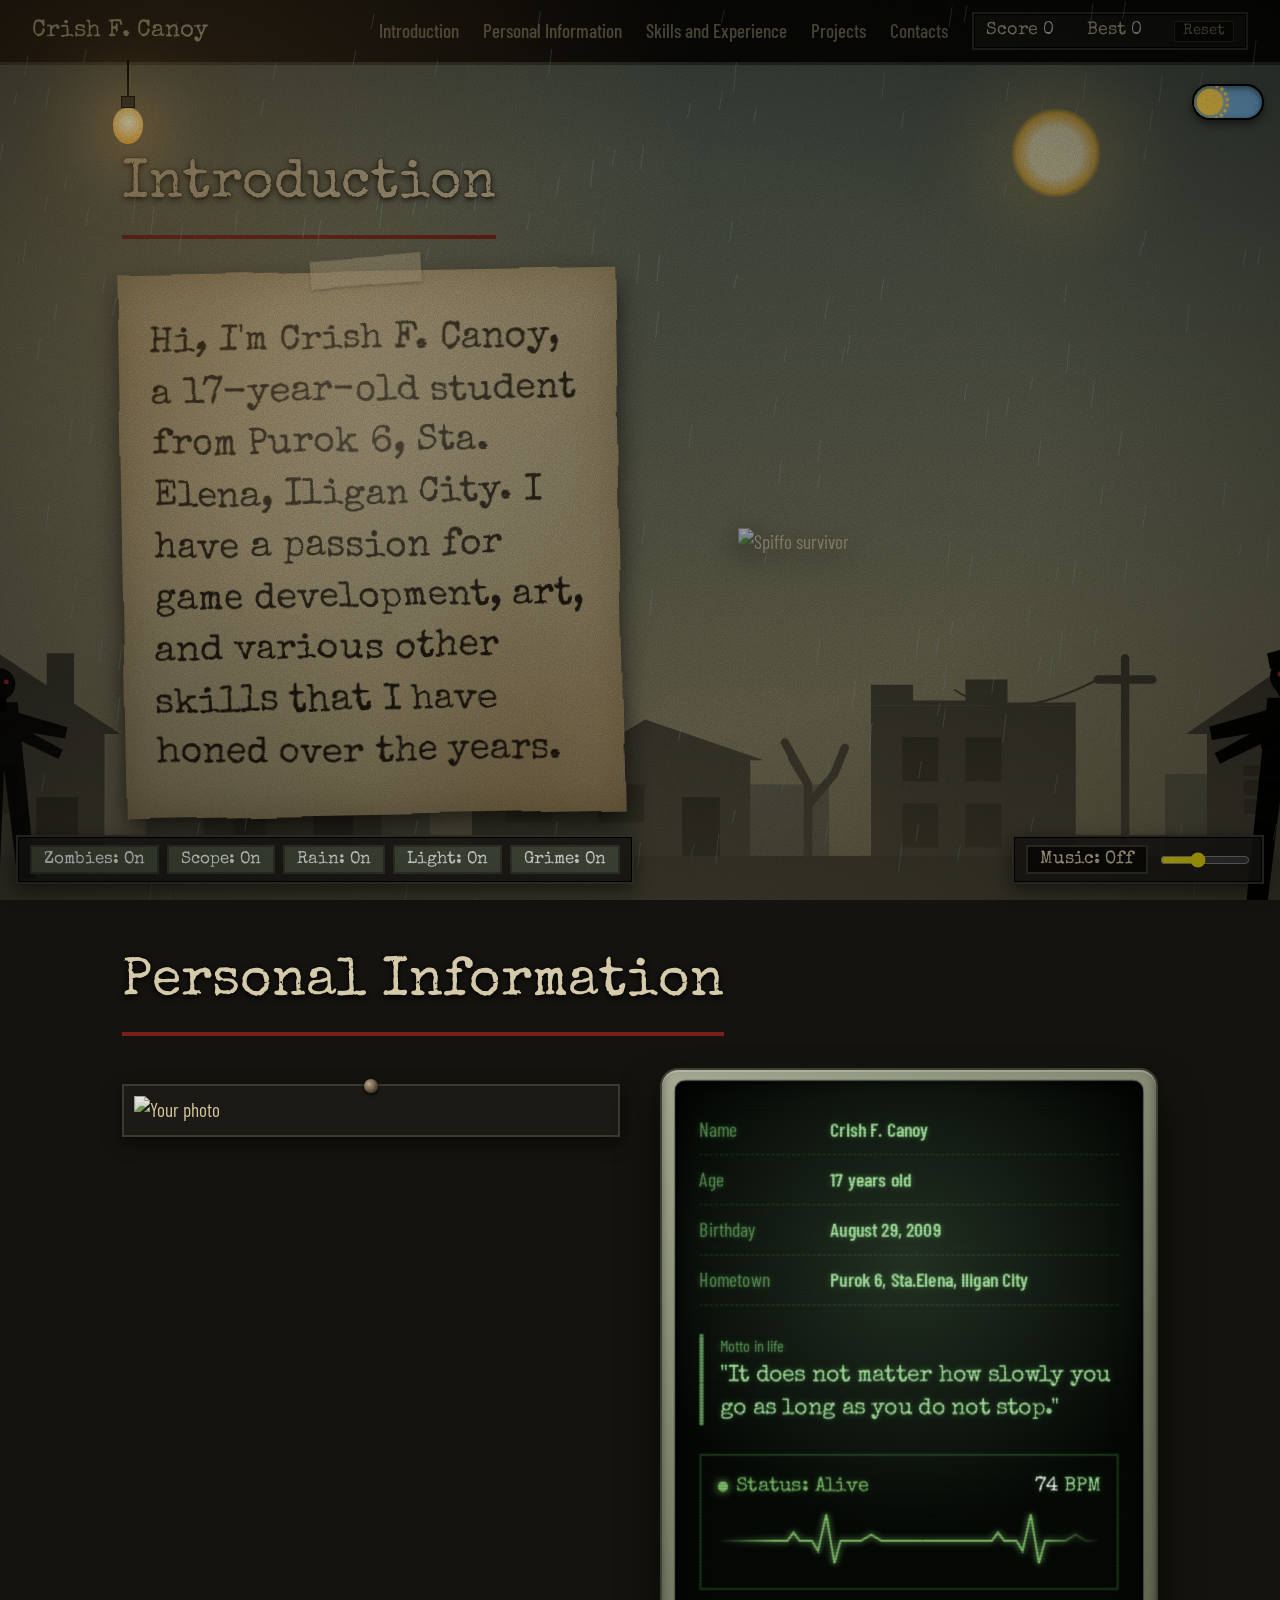
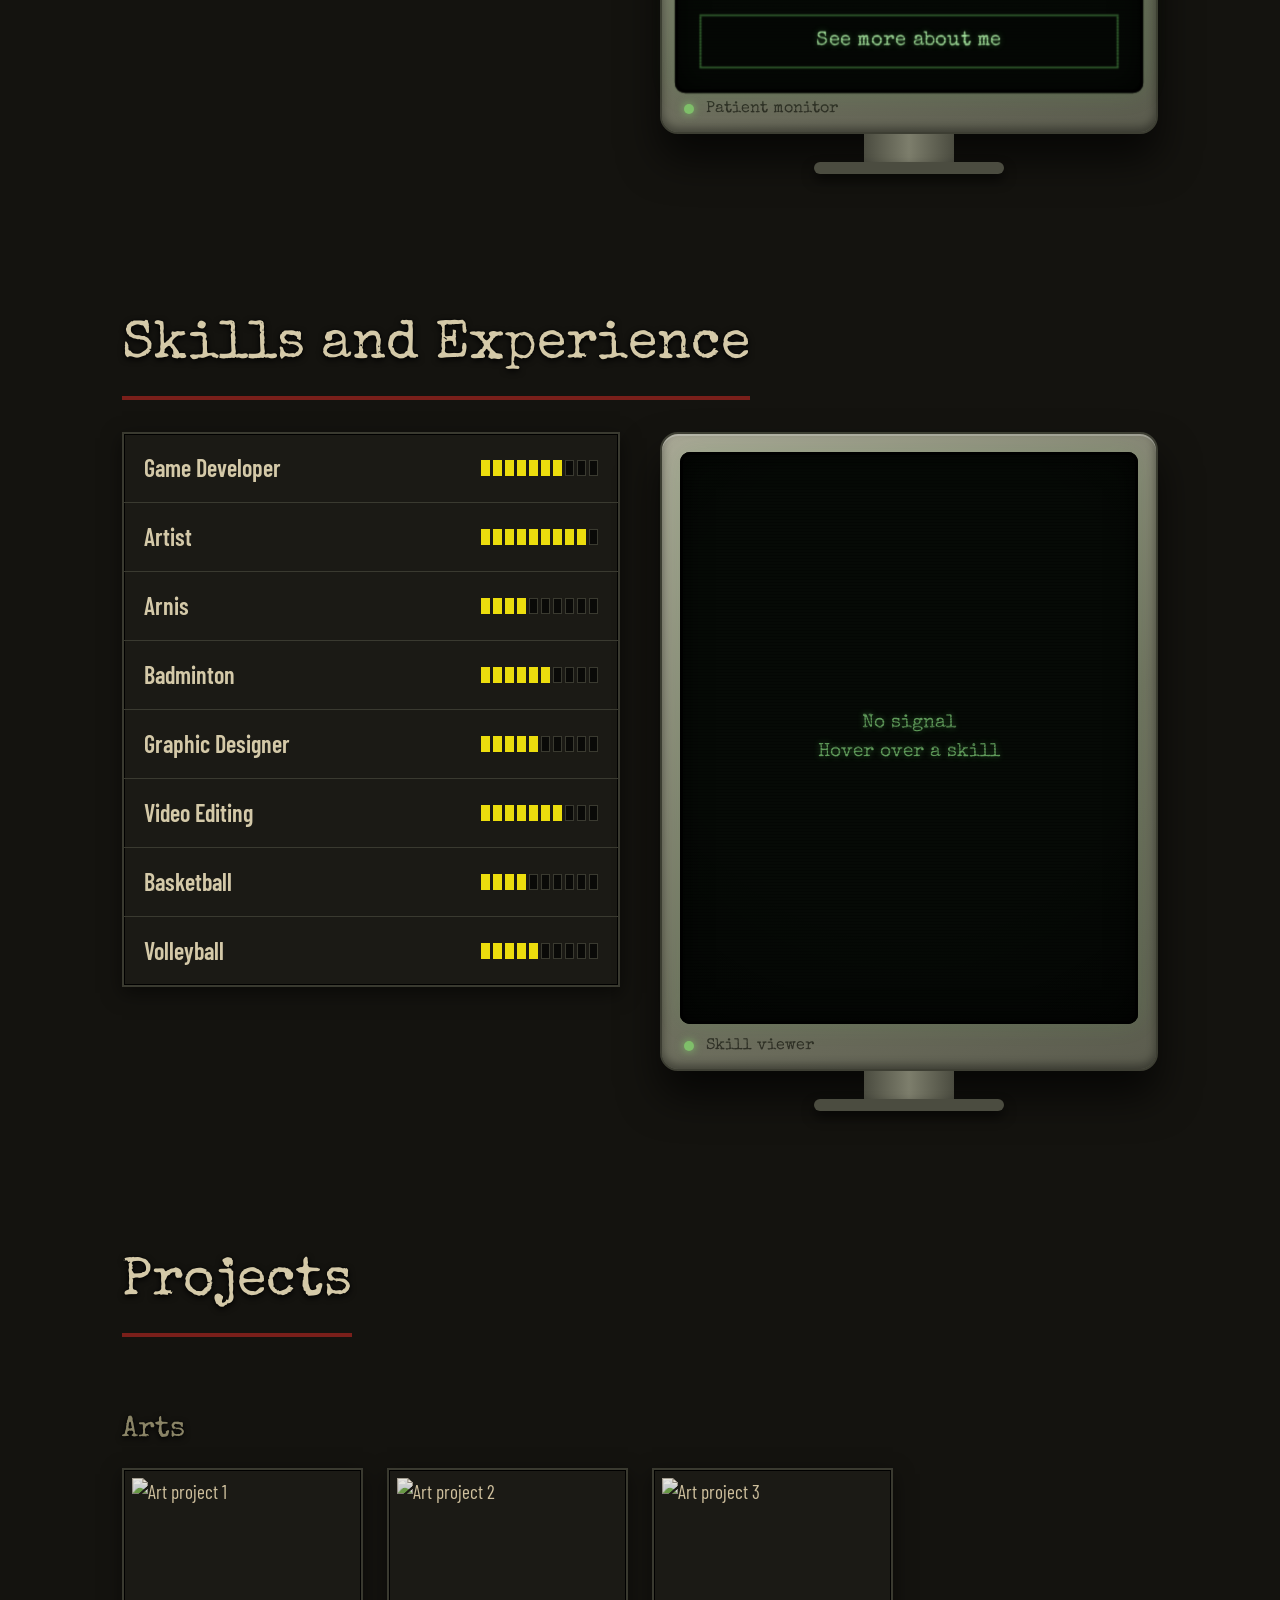
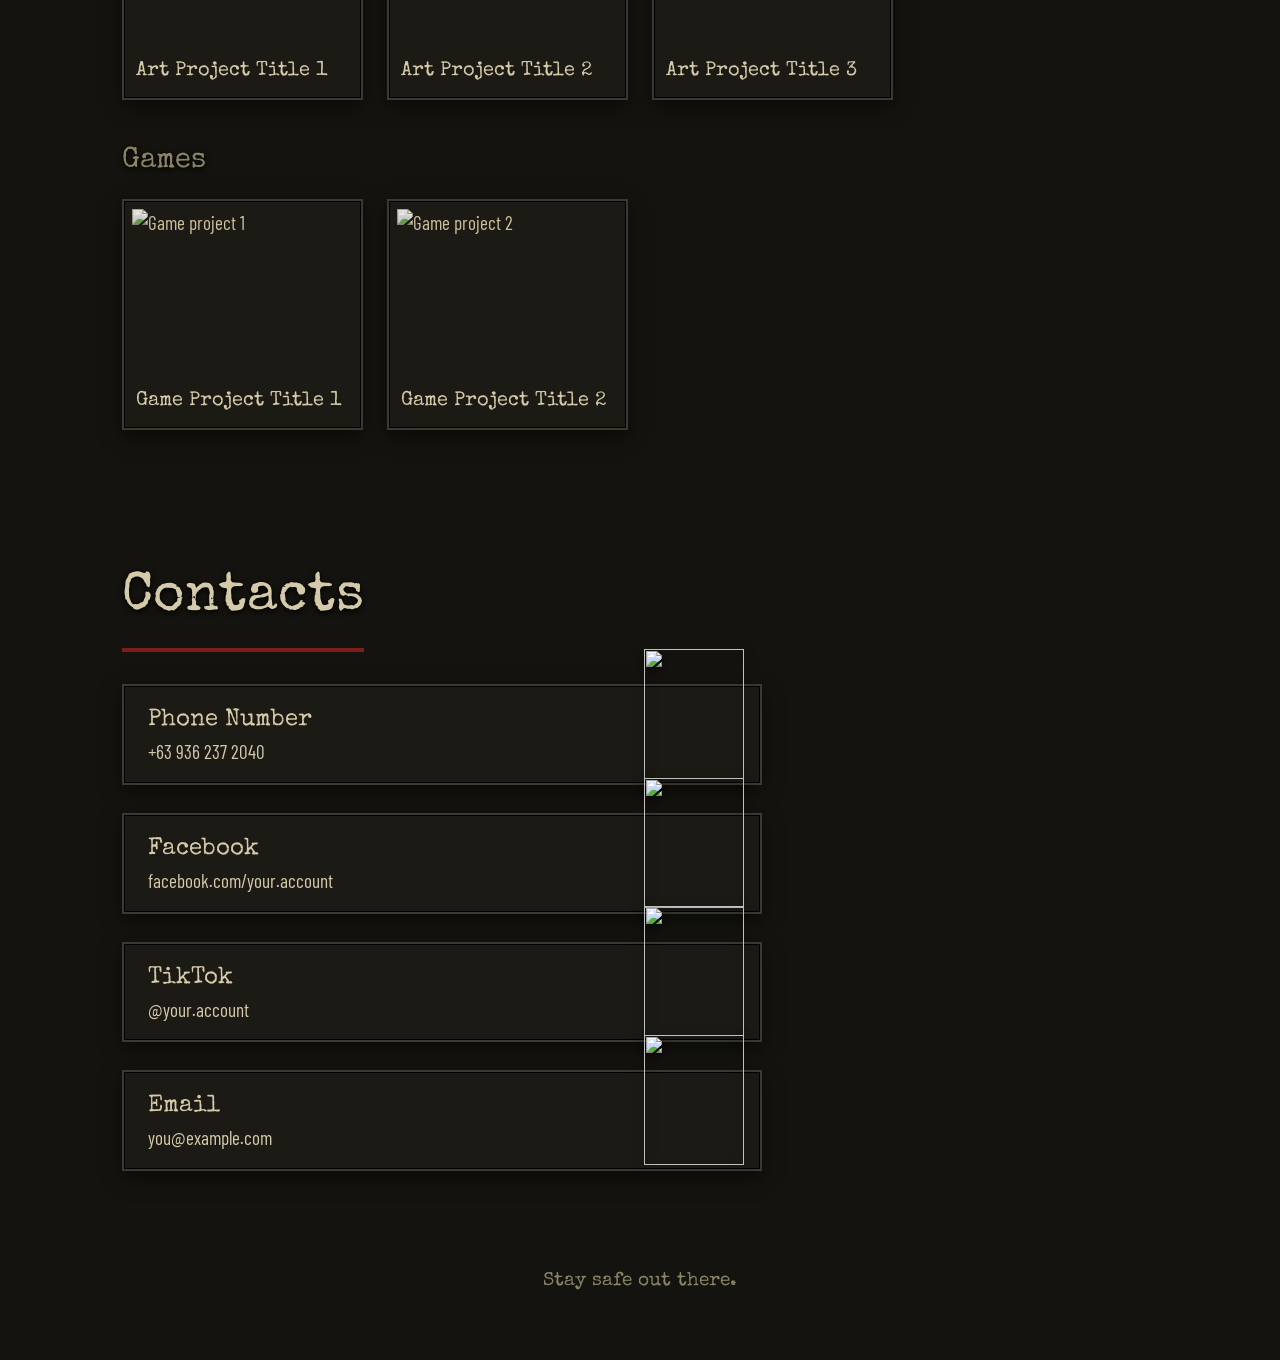
==== index.html @ 41ca4127 "Add files via upload" ====
<!DOCTYPE html>
<html lang="en">
<head>
  <meta charset="UTF-8">
  <meta name="viewport" content="width=device-width, initial-scale=1">
  <title>Crish F. Canoy Portfolio</title>
  <link rel="preconnect" href="https://fonts.googleapis.com">
  <link rel="preconnect" href="https://fonts.gstatic.com" crossorigin>
  <link href="https://fonts.googleapis.com/css2?family=Barlow+Condensed:wght@400;500;600&family=Special+Elite&display=swap" rel="stylesheet">
  <script>try{if(sessionStorage.getItem("slideBack")){document.documentElement.classList.add("from-left");sessionStorage.removeItem("slideBack")}}catch(e){}</script>
  <link rel="stylesheet" href="style.css">
</head>
<body>
  <svg width="0" height="0" style="position:absolute" aria-hidden="true">
  <filter id="paperWave" x="-10%" y="-10%" width="120%" height="130%">
    <feTurbulence type="fractalNoise" baseFrequency="0.01 0.02" numOctaves="1" seed="3" result="noise">
      <animate attributeName="baseFrequency" dur="8s"
               values="0.01 0.02; 0.016 0.012; 0.01 0.02" repeatCount="indefinite"/>
    </feTurbulence>
    <feDisplacementMap in="SourceGraphic" in2="noise" scale="8" xChannelSelector="R" yChannelSelector="G"/>
  </filter>
</svg>
  <div class="backdrop" aria-hidden="true"></div>
  <div class="grime" id="grime" aria-hidden="true"></div>

  <header class="topbar">
  <a class="brand" href="#introduction">Crish F. Canoy</a>
  <nav aria-label="Main">
    <a href="#introduction">Introduction</a>
    <a href="#personal-information">Personal Information</a>
    <a href="#skills">Skills and Experience</a>
    <a href="#projects">Projects</a>
    <a href="#contacts">Contacts</a>
  </nav>
<div class="score-box" role="group" aria-label="Score">
  <span>Score <b id="scoreValue">0</b></span>
  <span>Best <b id="bestValue">0</b></span>
  <button type="button" id="scoreReset" aria-label="Reset score">Reset</button>
</div>
</header>

<main>
  <!-- 1. INTRODUCTION -->
<section id="introduction" class="section">
  <h2 class="section-title">Introduction</h2>
  <div class="split intro-split">
<div class="paper-wrap" id="paperWrap">
  <div class="paper" id="paper">
    <p class="intro-text">
      Hi, I'm Crish F. Canoy, a 17-year-old student from Purok 6, Sta. Elena, Iligan City. I have a passion for game development, art, and various other skills that I have honed over the years.
    </p>
  </div>
</div>
    <figure class="intro-image">
  <img id="introSpiffo" src="assets/SpiffoSurvivor.webp" alt="Spiffo survivor">
</figure>
  </div>
</section>

    <!-- 2. PERSONAL INFORMATION -->
    <section id="personal-information" class="section">
      <h2 class="section-title">Personal Information</h2>
      <div class="split">
        <figure class="photo">
          <img src="assets/placeholder.svg" alt="Your photo">
        </figure>
        <div class="monitor-wrap" id="monitorWrap">
  <div class="monitor" id="monitor">
    <div class="monitor-body">
      <div class="monitor-screen">
        <dl class="details">
          <div><dt>Name</dt><dd>Crish F. Canoy</dd></div>
          <div><dt>Age</dt><dd>17 years old</dd></div>
          <div><dt>Birthday</dt><dd>August 29, 2009</dd></div>
          <div><dt>Hometown</dt><dd>Purok 6, Sta.Elena, Iligan City</dd></div>
        </dl>
        <blockquote class="motto">
          <span>Motto in life</span>
          "It does not matter how slowly you go as long as you do not stop."
        </blockquote>
        <div class="vitals">
          <div class="vitals-head">
            <span class="status"><i class="dot"></i>Status: Alive</span>
            <span class="bpm"><b id="bpm">78</b> BPM</span>
          </div>
          <div class="ecg">
            <svg viewBox="0 0 800 60" aria-hidden="true">
              <defs><path id="beat" d="M0 30H60L68 30L74 22L80 30H92L98 40L106 4L114 52L120 30H140L150 24L160 30H200"/></defs>
              <g class="ecg-line">
                <use href="#beat"/><use href="#beat" x="200"/><use href="#beat" x="400"/><use href="#beat" x="600"/>
              </g>
            </svg>
          </div>
        </div>
        <a class="btn" href="about.html" data-transition>See more about me</a>
      </div>
      <div class="monitor-chin"><span class="led"></span><span class="chin-label">Patient monitor</span></div>
    </div>
    <div class="monitor-stand"></div>
  </div>
</div>
    </section>

    <!-- 3. SKILLS AND EXPERIENCE -->
    <section id="skills" class="section">
      <h2 class="section-title">Skills and Experience</h2>
      <div class="split">
        <ul class="skill-list" id="skillList">
          <li tabindex="0" data-skill="game-developer" data-level="7"><span class="skill-name">Game Developer</span><span class="pips"></span></li>
          <li tabindex="0" data-skill="artist" data-level="9"><span class="skill-name">Artist</span><span class="pips"></span></li>
          <li tabindex="0" data-skill="arnis" data-level="4"><span class="skill-name">Arnis</span><span class="pips"></span></li>
          <li tabindex="0" data-skill="badminton" data-level="6"><span class="skill-name">Badminton</span><span class="pips"></span></li>
          <li tabindex="0" data-skill="graphic-designer" data-level="5"><span class="skill-name">Graphic Designer</span><span class="pips"></span></li>
          <li tabindex="0" data-skill="video-editing" data-level="7"><span class="skill-name">Video Editing</span><span class="pips"></span></li>
          <li tabindex="0" data-skill="basketball" data-level="4"><span class="skill-name">Basketball</span><span class="pips"></span></li>
          <li tabindex="0" data-skill="volleyball" data-level="5"><span class="skill-name">Volleyball</span><span class="pips"></span></li>
        </ul>
        <div class="sk-monitor">
  <div class="monitor-body">
    <div class="preview" id="preview" aria-live="polite">
      <p class="preview-hint">No signal<br>Hover over a skill</p>
      <div class="frames" id="frames"></div>
      <canvas class="screen-static" id="screenStatic" aria-hidden="true"></canvas>
      <p class="preview-caption" id="previewCaption"></p>
    </div>
    <div class="monitor-chin"><span class="led"></span><span class="chin-label">Skill viewer</span></div>
  </div>
  <div class="monitor-stand"></div>
</div>
      </div>
    </section>

   <!-- 4. PROJECTS -->
<section id="projects" class="section">
  <h2 class="section-title">Projects</h2>

  <h3 class="group-title">Arts</h3>
  <div class="grid">
    <figure class="card" tabindex="0" role="button" data-type="Art"
            data-description="Write about this art project here: what it is, the tools you used, and what inspired it.">
      <img src="assets/placeholder.svg" alt="Art project 1">
      <figcaption>Art Project Title 1</figcaption>
    </figure>
    <figure class="card" tabindex="0" role="button" data-type="Art"
            data-description="Write about this art project here: what it is, the tools you used, and what inspired it.">
      <img src="assets/placeholder.svg" alt="Art project 2">
      <figcaption>Art Project Title 2</figcaption>
    </figure>
    <figure class="card" tabindex="0" role="button" data-type="Art"
            data-description="Write about this art project here: what it is, the tools you used, and what inspired it.">
      <img src="assets/placeholder.svg" alt="Art project 3">
      <figcaption>Art Project Title 3</figcaption>
    </figure>
  </div>

  <h3 class="group-title">Games</h3>
  <div class="grid">
    <figure class="card" tabindex="0" role="button" data-type="Game"
            data-description="Write about this game here: the genre, the engine you used, your role, and what the player does.">
      <img src="assets/placeholder.svg" alt="Game project 1">
      <figcaption>Game Project Title 1</figcaption>
    </figure>
    <figure class="card" tabindex="0" role="button" data-type="Game"
            data-description="Write about this game here: the genre, the engine you used, your role, and what the player does.">
      <img src="assets/placeholder.svg" alt="Game project 2">
      <figcaption>Game Project Title 2</figcaption>
    </figure>
  </div>
</section>

    <!-- 5. CONTACTS -->
    <section id="contacts" class="section">
      <h2 class="section-title">Contacts</h2>
      <ul class="contact-list">
  <li>
    <a href="tel:+639362372040">
      <span class="contact-text"><span class="contact-label">Phone Number</span>+63 936 237 2040</span>
      <span class="spiffo" aria-hidden="true">
        <img class="spiffo-idle"  src="assets/SpiffoSurvivor2.webp" alt="">
        <img class="spiffo-hover" src="assets/SpiffoSurvivor2.webp" alt="">
      </span>
    </a>
  </li>
  <li>
    <a href="https://facebook.com/your.account" target="_blank" rel="noopener">
      <span class="contact-text"><span class="contact-label">Facebook</span>facebook.com/your.account</span>
      <span class="spiffo" aria-hidden="true">
        <img class="spiffo-idle"  src="assets/SpiffoBrawler.webp" alt="">
        <img class="spiffo-hover" src="assets/SpiffoBrawler.webp" alt="">
      </span>
    </a>
  </li>
  <li>
    <a href="https://tiktok.com/@your.account" target="_blank" rel="noopener">
      <span class="contact-text"><span class="contact-label">TikTok</span>@your.account</span>
      <span class="spiffo" aria-hidden="true">
        <img class="spiffo-idle"  src="assets/SpiffoPacking.webp" alt="">
        <img class="spiffo-hover" src="assets/SpiffoPacking.webp" alt="">
      </span>
    </a>
  </li>
  <li>
    <a href="mailto:you@example.com">
      <span class="contact-text"><span class="contact-label">Email</span>you@example.com</span>
      <span class="spiffo" aria-hidden="true">
        <img class="spiffo-idle"  src="assets/SpiffoBuilder.webp" alt="">
        <img class="spiffo-hover" src="assets/SpiffoBuilder.webp" alt="">
      </span>
    </a>
  </li>
</ul>
    </section>
  </main>

  <footer class="footer">Stay safe out there.</footer>

<!-- Project preview -->
<dialog class="lightbox" id="lightbox" aria-labelledby="lbTitle">
  <button class="lb-close" id="lbClose" aria-label="Close preview">&times;</button>
  <div class="lb-body">
    <img id="lbImage" src="" alt="">
    <div class="lb-text">
      <p class="lb-type" id="lbType"></p>
      <h3 id="lbTitle"></h3>
      <p id="lbDesc"></p>
    </div>
  </div>
</dialog>

<!-- Effects -->
<canvas class="rain" id="rainCanvas" aria-hidden="true"></canvas>
<div class="zombie-layer" id="zombieLayer" aria-hidden="true" hidden></div>
<div class="scope" id="scope" aria-hidden="true" hidden>
  <svg viewBox="0 0 60 60" width="60" height="60">
    <circle cx="30" cy="30" r="22" fill="none" stroke="currentColor" stroke-width="2"/>
    <path d="M30 2v18M30 40v18M2 30h18M40 30h18" stroke="currentColor" stroke-width="2"/>
    <circle cx="30" cy="30" r="2" fill="#c0392b"/>
  </svg>
</div>
<div class="muzzle-flash" id="muzzleFlash" aria-hidden="true"></div>
<div class="light-overlay" id="lightOverlay" aria-hidden="true"></div>
<div class="bulb" id="bulb" aria-hidden="true">
  <span class="cord"></span>
  <span class="cap"></span>
  <span class="glass"></span>
</div>

<div class="effects-panel" role="group" aria-label="Effects">
  <button type="button" data-effect="zombies" aria-pressed="true">Zombies: On</button>
  <button type="button" data-effect="scope" aria-pressed="true">Scope: On</button>
  <button type="button" data-effect="rain" aria-pressed="true">Rain: On</button>
  <button type="button" data-effect="light" aria-pressed="true">Light: On</button>
  <button type="button" data-effect="grime" aria-pressed="true">Grime: On</button>
</div>

<!-- Background music -->
<audio id="bgMusic" src="assets/Main Theme.mp3" loop preload="none"></audio>
<div class="music-player">
  <button id="musicToggle" type="button" aria-pressed="false">Music: Off</button>
  <input type="range" id="musicVolume" min="0" max="100" value="40" aria-label="Music volume">
</div>

  <script src="script.js"></script>
</body>
</html>
---- style.css ----
:root {
  --soot: #14130f;
  --panel: rgba(29, 28, 23, 0.88);
  --moss: #4a5240;
  --rust: #ecdd0d;
  --blood: #7a1f1a;
  --paper: #d4c9a8;
  --dim: #8a8466;
  --edge: #3a3a30;
  --lit: 1;
  --bulb-x: 10%;
}

* { box-sizing: border-box; margin: 0; padding: 0; }
html { scroll-behavior: smooth; scroll-padding-top: 72px; }

body {
  background: var(--soot);
  color: var(--paper);
  font-family: "Barlow Condensed", "Arial Narrow", sans-serif;
  font-size: 1.2rem;
  line-height: 1.5;
}

/* Grime overlay: vignette plus scratchy noise */
.grime {
  position: fixed; inset: 0; z-index: 50; pointer-events: none;
  background:
    radial-gradient(ellipse at center, transparent 45%, rgba(0, 0, 0, 0.75) 100%),
    url("data:image/svg+xml;utf8,<svg xmlns='http://www.w3.org/2000/svg' width='160' height='160'><filter id='n'><feTurbulence type='fractalNoise' baseFrequency='0.9' numOctaves='2'/><feColorMatrix values='0 0 0 0 0  0 0 0 0 0  0 0 0 0 0  0 0 0 0.5 0'/></filter><rect width='160' height='160' filter='url(%23n)'/></svg>");
  opacity: 0.55;
}

/* Top bar */
.topbar {
  position: sticky; top: 0; z-index: 40;
  display: flex; justify-content: space-between; align-items: center; flex-wrap: wrap; gap: 0.5rem 1.5rem;
  padding: 0.75rem 2rem;
  background: #0e0d0a;
  border-bottom: 3px solid var(--edge);
}
.brand { font-family: "Special Elite", serif; font-size: 1.5rem; color: var(--paper); text-decoration: none; margin-right: auto; }
.topbar nav { display: flex; gap: 1.5rem; flex-wrap: wrap; }
.topbar nav a { color: var(--dim); text-decoration: none; font-weight: 500; }
.topbar nav a:hover, .topbar nav a:focus-visible { color: var(--paper); }

a:focus-visible, li:focus-visible { outline: 2px solid var(--rust); outline-offset: 3px; }

/* Sections */
.section { max-width: 1100px; margin: 0 auto; padding: 5rem 2rem 3rem; }
.section-title {
  font-family: "Special Elite", serif; font-weight: 400;
  font-size: clamp(2.2rem, 5vw, 3.4rem);
  color: var(--paper);
  margin-bottom: 2rem;
  padding-bottom: 0.5rem;
  border-bottom: 4px solid var(--blood);
  display: inline-block;
}
.group-title { font-family: "Special Elite", serif; font-weight: 400; font-size: 1.8rem; margin: 2.5rem 0 1rem; color: var(--dim); }

.split { display: grid; grid-template-columns: minmax(0, 1fr) minmax(0, 1fr); gap: 2.5rem; align-items: start; }

/* Panels in the style of a survival-game UI */
.panel, .skill-list, .preview, .card, .contact-list a {
  background: var(--panel);
  border: 2px solid var(--edge);
  box-shadow: inset 0 0 0 1px #000, 0 6px 18px rgba(0, 0, 0, 0.5);
}

/* Introduction */
.photo {
  position: relative;
  margin-top: 1rem;
  border: 2px solid var(--edge);
  background: var(--panel);
  padding: 10px;
  box-shadow: 0 6px 18px rgba(0, 0, 0, 0.5);
  transform-origin: 50% 0;               /* swings from the nail at the top */
  animation: poster-swing 5s ease-in-out infinite;
}

/* The nail the poster hangs from */
.photo::before {
  content: "";
  position: absolute;
  top: -7px; left: 50%;
  width: 14px; height: 14px;
  margin-left: -7px;
  border-radius: 50%;
  background: radial-gradient(circle at 35% 35%, #b9a98a, #4a3b2a 70%);
  box-shadow: 0 2px 4px rgba(0, 0, 0, 0.7);
  z-index: 1;
}

@keyframes poster-swing {
  0%   { transform: rotate(-3deg); }
  50%  { transform: rotate(3deg); }
  100% { transform: rotate(-3deg); }
}
.photo img { width: 100%; display: block; filter: sepia(0.35) contrast(1.05) brightness(0.9); }
.panel { padding: 1.75rem; }
.details div { display: flex; gap: 1rem; padding: 0.6rem 0; border-bottom: 1px dashed var(--edge); }
.details dt { width: 7rem; color: var(--dim); }
.details dd { font-weight: 600; }
.motto { margin-top: 1.75rem; font-family: "Special Elite", serif; font-size: 1.4rem; line-height: 1.4; border-left: 4px solid var(--blood); padding-left: 1rem; }
.motto span { display: block; font-family: "Barlow Condensed", sans-serif; font-size: 1rem; color: var(--dim); margin-bottom: 0.25rem; }

/* Introduction text */
.intro-panel { padding: 2rem; }

.intro-split { align-items: center; }

.intro-image {
  display: flex;
  justify-content: right;
  align-items: flex-end;
  /* no border, background, or padding, so the transparent parts stay see-through */
}
.intro-image img {
  
  width: 100%;
  max-width: 420px;
  height: auto;
  max-height: 520px;
  object-fit: contain;
  display: block;
  /* shadow follows the shape of your cutout */
  filter: drop-shadow(0 8px 14px rgba(0, 0, 0, 0.7));
}

.intro-image img { transition: opacity 0.35s ease; }
.intro-image img.swapping { opacity: 0; }

.intro-text {
  font-family: "Special Elite", serif;
  font-size: clamp(1.5rem, 3.5vw, 2.3rem);
  line-height: 1.4;
  border-left: 4px solid var(--blood);
  padding-left: 1.25rem;
}

/* Skills */
.skill-list { list-style: none; }
.skill-list li {
  display: flex; justify-content: space-between; align-items: center; gap: 1rem;
  padding: 1rem 1.25rem; cursor: pointer;
  border-bottom: 1px solid var(--edge);
  transition: background 0.15s, color 0.15s;
}
.skill-list li:last-child { border-bottom: 0; }
.skill-list li:hover, .skill-list li.active, .skill-list li:focus-visible { background: var(--moss); color: #fff; }
.skill-name { font-size: 1.5rem; font-weight: 600; }
.pips { display: flex; gap: 3px; }
.pips i { width: 9px; height: 16px; background: #0a0a08; border: 1px solid var(--edge); }
.pips i.on { background: var(--rust); border-color: var(--rust); }

.preview { position: relative; aspect-ratio: 4 / 5; overflow: hidden; display: grid; place-items: center; }
.preview-hint { color: var(--dim); text-align: center; padding: 1rem; }
.preview.playing .preview-hint { display: none; }
.frames { position: absolute; inset: 0; opacity: 0; transition: opacity 0.25s; }
.preview.playing .frames { opacity: 1; }
.frames img {
  position: absolute; inset: 0; width: 100%; height: 100%; object-fit: cover;
  opacity: 0;
  transition: opacity 0.35s ease 0.35s;   /* the old picture waits until the new one is in */
}
.frames img.current { opacity: 1; transition-delay: 0s; }
/* Placeholder frames get different tints so the cycle is visible; remove once you add real images */
.preview-caption {
  position: absolute; left: 0; right: 0; bottom: 0; z-index: 2;
  padding: 0.6rem 1rem; background: rgba(10, 10, 8, 0.85);
  font-family: "Special Elite", serif; font-size: 1.3rem;
  transform: translateY(100%); transition: transform 0.25s;
}
.preview.playing .preview-caption { transform: translateY(0); }

/* Projects */
.grid { display: grid; grid-template-columns: repeat(auto-fill, minmax(240px, 1fr)); gap: 1.5rem; }
.card { padding: 8px; transition: transform 0.2s, border-color 0.2s; }
.card:hover { transform: translateY(-4px); border-color: var(--rust); }
.card img { width: 100%; aspect-ratio: 4 / 3; object-fit: cover; display: block; filter: sepia(0.3) brightness(0.9); }
.card figcaption { padding: 0.75rem 0.25rem 0.25rem; font-family: "Special Elite", serif; font-size: 1.25rem; }

/* Contacts */
.contact-list { list-style: none; display: grid; gap: 1.75rem; max-width: 640px; }
.contact-list a {
  position: relative;
  display: flex; align-items: center;
  min-height: 5.5rem;
  padding: 1rem 9rem 1rem 1.5rem;
  color: var(--paper); text-decoration: none;
  transition: background 0.15s, border-color 0.15s, scale 0.25s ease, box-shadow 0.25s;
}
.contact-label { display: block; font-family: "Special Elite", serif; font-size: 1.5rem; }
.contact-list a:hover, .contact-list a:focus-visible {
  background: var(--moss); border-color: var(--rust);
  scale: 1.04;
  box-shadow: inset 0 0 0 1px #000, 0 14px 26px rgba(0, 0, 0, 0.7);
}

/* Spiffo on the right */
.spiffo {
  position: absolute; right: 1rem; bottom: 4px;
  width: 100px; height: 130px;
  pointer-events: none;
  transition: translate 0.25s ease;
}
.spiffo img {
  position: absolute; inset: 0; width: 100%; height: 100%;
  object-fit: contain; object-position: bottom;
  filter: drop-shadow(0 4px 6px rgba(0, 0, 0, 0.65));
  transition: opacity 0.2s ease;
}
.spiffo-hover { opacity: 0; }
.contact-list a:hover .spiffo-idle, .contact-list a:focus-visible .spiffo-idle { opacity: 0; }
.contact-list a:hover .spiffo-hover, .contact-list a:focus-visible .spiffo-hover { opacity: 1; }
.contact-list a:hover .spiffo, .contact-list a:focus-visible .spiffo { translate: 0 -6px; }

/* PLACEHOLDER LOOK: delete this line once you have a real hover image */
.spiffo img.spiffo-hover { filter: drop-shadow(0 4px 6px rgba(0, 0, 0, 0.65)) hue-rotate(150deg) saturate(1.4); }

@media (max-width: 800px) {
  .contact-list a { padding-right: 6.5rem; }
  .spiffo { width: 72px; height: 96px; right: 0.75rem; }
}

.footer { text-align: center; padding: 3rem 1rem 4rem; color: var(--dim); font-family: "Special Elite", serif; }

/* Project preview */
.card { cursor: pointer; }

.lightbox {
  margin: auto;
  width: min(1000px, 92vw);
  max-height: 90vh;
  padding: 0;
  overflow: auto;
  color: var(--paper);
  background: #181711;
  border: 3px solid var(--edge);
  box-shadow: inset 0 0 0 1px #000, 0 20px 60px rgba(0, 0, 0, 0.8);
}
.lightbox::backdrop { background: rgba(5, 5, 3, 0.85); }
.lightbox[open] { animation: lb-in 0.2s ease-out; }
@keyframes lb-in { from { opacity: 0; transform: scale(0.97); } to { opacity: 1; transform: none; } }

.lb-close {
  position: absolute; top: 0.5rem; right: 0.75rem; z-index: 2;
  width: 2.4rem; height: 2.4rem;
  font-size: 1.8rem; line-height: 1;
  color: var(--paper); background: #0e0d0a;
  border: 2px solid var(--edge); cursor: pointer;
}
.lb-close:hover, .lb-close:focus-visible { background: var(--blood); border-color: var(--rust); }

.lb-body { display: grid; grid-template-columns: 1.3fr 1fr; }
.lb-body img { width: 100%; height: 100%; max-height: 90vh; object-fit: contain; background: #0a0a08; display: block; }
.lb-text { padding: 2.5rem 2rem 2rem; border-left: 3px solid var(--edge); }
.lb-type { color: var(--dim); font-size: 1.1rem; margin-bottom: 0.25rem; }
.lb-text h3 { font-family: "Special Elite", serif; font-weight: 400; font-size: 2rem; line-height: 1.2; margin-bottom: 1rem; padding-bottom: 0.5rem; border-bottom: 3px solid var(--blood); }
.lb-text p:last-child { white-space: pre-line; }

body.no-scroll { overflow: hidden; }

/* Music player */
.music-player {
  position: fixed; right: 1rem; bottom: 1rem; z-index: 45;
  display: flex; align-items: center; gap: 0.75rem;
  padding: 0.5rem 0.75rem;
  background: var(--panel);
  border: 2px solid var(--edge);
  box-shadow: inset 0 0 0 1px #000, 0 6px 18px rgba(0, 0, 0, 0.5);
}
.music-player button {
  font-family: "Special Elite", serif; font-size: 1.1rem;
  color: var(--paper); background: #0e0d0a;
  border: 2px solid var(--edge); padding: 0.25rem 0.75rem; cursor: pointer;
}
.music-player button:hover, .music-player button:focus-visible { border-color: var(--rust); }
.music-player button[aria-pressed="true"] { background: var(--moss); color: #fff; }
.music-player input[type="range"] { width: 90px; accent-color: var(--rust); cursor: pointer; }

/* Effects */
.rain[hidden], .light-overlay[hidden], .bulb[hidden], .grime[hidden] { display: none; }

.rain {
  position: fixed; inset: 0; z-index: 43;
  width: 100%; height: 100%;
  pointer-events: none;
}

/* Darkness around the bulb, with a warm glow that follows its brightness */
.light-overlay {
  position: fixed; inset: 0; z-index: 44; pointer-events: none;
  background:
    radial-gradient(circle at var(--bulb-x) 110px,
      rgba(255, 190, 100, calc(var(--lit) * 0.2)) 0,
      transparent 45vmax),
    rgba(0, 0, 0, calc(0.55 - var(--lit) * 0.25));
}

/* Hanging light bulb */
.bulb {
  position: fixed; top: 60px; left: var(--bulb-x); z-index: 44;
  transform: translateX(-50%);
  display: flex; flex-direction: column; align-items: center;
  pointer-events: none;
}
.bulb .cord { width: 2px; height: 36px; background: #0a0a08; }
.bulb .cap { width: 14px; height: 12px; background: #2b2a23; border: 1px solid #000; }
.bulb .glass {
  width: 30px; height: 36px; border-radius: 50% 50% 55% 55%;
  background: radial-gradient(circle at 50% 40%, #fff6d0, #f2b84b 70%);
  opacity: calc(0.25 + var(--lit) * 0.75);
  box-shadow: 0 0 calc(var(--lit) * 70px) calc(var(--lit) * 18px) rgba(255, 190, 100, 0.55);
}

/* Effects control panel */
.effects-panel {
  position: fixed; left: 1rem; bottom: 1rem; z-index: 45;
  display: flex; flex-wrap: wrap; gap: 0.5rem;
  padding: 0.5rem 0.75rem;
  background: var(--panel);
  border: 2px solid var(--edge);
  box-shadow: inset 0 0 0 1px #000, 0 6px 18px rgba(0, 0, 0, 0.5);
}
.effects-panel button {
  font-family: "Special Elite", serif; font-size: 1.05rem;
  color: var(--paper); background: #0e0d0a;
  border: 2px solid var(--edge); padding: 0.25rem 0.75rem; cursor: pointer;
}
.effects-panel button:hover, .effects-panel button:focus-visible { border-color: var(--rust); }
.effects-panel button[aria-pressed="true"] { background: var(--moss); color: #fff; }

/* Scope cursor and bullet holes */
html.scope-on, html.scope-on * { cursor: none !important; }
/* Show the normal cursor while the project preview is open */
html.scope-on:has(dialog[open]), html.scope-on:has(dialog[open]) * { cursor: auto !important; }

.scope {
  position: fixed; left: 0; top: 0; z-index: 60;
  width: 60px; height: 60px;
  color: var(--paper);
  pointer-events: none;
  transform: translate(-100px, -100px);   /* starts off-screen until the mouse moves */
}
.scope[hidden] { display: none; }
.scope svg { display: block; filter: drop-shadow(0 0 2px #000); }
.scope.fire svg { animation: recoil 0.15s ease-out; }
@keyframes recoil { from { transform: scale(1.35); } to { transform: scale(1); } }

.bullet-hole {
  position: absolute; z-index: 46;
  width: 16px; height: 16px;
  margin: -8px 0 0 -8px;
  border-radius: 50%;
  pointer-events: none;
  background: radial-gradient(circle, #000 0 38%, #1a1713 40% 55%, transparent 72%);
  box-shadow: 0 0 0 1px rgba(0, 0, 0, 0.4);
  animation: hole-life 5s linear forwards;
}
@keyframes hole-life {
  0%   { opacity: 1; transform: scale(1.4); }
  5%   { transform: scale(1); }
  80%  { opacity: 1; }
  100% { opacity: 0; }
}

/* Muzzle flash and shake */
.muzzle-flash {
  position: fixed; inset: 0; z-index: 47;
  pointer-events: none;
  opacity: 0;
  mix-blend-mode: screen;
  background:
    radial-gradient(circle at var(--fx, 50%) var(--fy, 50%),
      rgba(255, 235, 170, 0.95) 0,
      rgba(255, 170, 60, 0.55) 90px,
      rgba(255, 120, 30, 0.18) 260px,
      transparent 480px);
}
.muzzle-flash.fire { animation: flash 0.14s ease-out; }
@keyframes flash {
  0%   { opacity: 1; }
  100% { opacity: 0; }
}

.shake { animation: shake 0.18s ease-out; }
@keyframes shake {
  0%   { transform: translate(var(--sx, 3px), var(--sy, 3px)); }
  30%  { transform: translate(calc(var(--sx, 3px) * -0.7), calc(var(--sy, 3px) * -0.5)); }
  60%  { transform: translate(calc(var(--sx, 3px) * 0.4), calc(var(--sy, 3px) * 0.3)); }
  100% { transform: translate(0, 0); }
}

/* Zombie shadows */
/* Keeps the page content above the zombie layer */
main, .footer { position: relative; z-index: 1; }

.zombie-layer {
  position: fixed; inset: 0; z-index: 0;
  overflow: hidden; pointer-events: none;
}
.zombie-layer[hidden] { display: none; }

.zombie { position: absolute; left: 0; color: #050504; }
.zombie.flip .z-flip { transform: scaleX(-1); }
.zombie svg {
  display: block; width: 100%; height: 100%;
  transform-origin: 50% 100%;
  animation: zombie-walk 1.3s ease-in-out infinite;
}
@keyframes zombie-walk {
  0%, 100% { transform: translateY(0) rotate(-1.5deg); }
  50%      { transform: translateY(-6px) rotate(1.5deg); }
}

/* Shot zombie falls backward */
.zombie.dead svg { animation: zombie-fall 0.6s ease-in forwards; }
@keyframes zombie-fall {
  to { transform: rotate(-85deg) translateY(8%); opacity: 0; }
}

/* Blood splat when a zombie is hit */
.bullet-hole.blood {
  width: 34px; height: 34px; margin: -17px 0 0 -17px;
  background: radial-gradient(circle, #5a0d0a 0 35%, rgba(122, 31, 26, 0.8) 50%, transparent 72%);
  box-shadow: none;
}

/* Score */
.score-box {
  display: flex; align-items: center; gap: 1rem;
  padding: 0.25rem 0.75rem;
  background: var(--panel);
  border: 2px solid var(--edge);
  box-shadow: inset 0 0 0 1px #000;
  font-family: "Special Elite", serif; font-size: 1.1rem;
}
.score-box b { color: #fff; font-weight: 400; display: inline-block; min-width: 2.5ch; }
.score-box b.bump { animation: score-bump 0.25s ease-out; }
@keyframes score-bump {
  0%   { transform: scale(1.6); color: #e0b040; }
  100% { transform: scale(1); }
}
.score-box button {
  font-family: "Special Elite", serif; font-size: 0.95rem;
  color: var(--dim); background: #0e0d0a;
  border: 1px solid var(--edge); padding: 0.1rem 0.5rem; cursor: pointer;
}
.score-box button:hover, .score-box button:focus-visible { color: var(--paper); border-color: var(--rust); }

/* Floating points when a zombie is hit */
.score-pop {
  position: fixed; z-index: 55; pointer-events: none;
  transform: translate(-50%, -50%);
  font-family: "Special Elite", serif; font-size: 1.6rem;
  color: #e0b040; text-shadow: 0 0 4px #000, 0 2px 6px #000;
  animation: score-pop 0.9s ease-out forwards;
}
@keyframes score-pop {
  from { opacity: 1; margin-top: 0; }
  to   { opacity: 0; margin-top: -60px; }
}

/* Heart rate monitor */
.vitals { margin-top: 1.75rem; padding: 1rem; background: #0a0a08; border: 2px solid var(--edge); }
.vitals-head { display: flex; justify-content: space-between; align-items: center; margin-bottom: 0.5rem; font-family: "Special Elite", serif; }
.status { display: flex; align-items: center; gap: 0.5rem; color: #7fbf6a; }
.dot { width: 10px; height: 10px; border-radius: 50%; background: #7fbf6a; box-shadow: 0 0 8px #7fbf6a; animation: blink 1s steps(2, start) infinite; }
@keyframes blink { 50% { opacity: 0.25; } }
.bpm b { font-weight: 400; color: #fff; }
.ecg {
  overflow: hidden; height: 60px;
  -webkit-mask-image: linear-gradient(90deg, transparent, #000 15%, #000 85%, transparent);
  mask-image: linear-gradient(90deg, transparent, #000 15%, #000 85%, transparent);
}
.ecg svg { display: block; width: 800px; height: 60px; animation: ecg-scroll 0.8s linear infinite; }
.ecg-line { fill: none; stroke: #7fbf6a; stroke-width: 2; filter: drop-shadow(0 0 3px #7fbf6a); }
@keyframes ecg-scroll { to { transform: translateX(-200px); } }

/* Button */
.btn {
  display: block; margin-top: 1.5rem; padding: 0.6rem 1.5rem; text-align: center;
  font-family: "Special Elite", serif; font-size: 1.25rem;
  color: var(--paper); background: #0e0d0a;
  border: 2px solid var(--edge); text-decoration: none;
  transition: background 0.15s, border-color 0.15s;
}
.btn:hover, .btn:focus-visible { background: var(--blood); border-color: var(--rust); color: #fff; }
#sports .btn { display: inline-block; margin-top: 3rem; }

/* Tiles (favorite games and sports) */
.tiles { display: grid; grid-template-columns: repeat(auto-fill, minmax(200px, 1fr)); gap: 1.5rem; }
.tile {
  display: block; width: 100%; padding: 8px; font: inherit; text-align: center;
  color: var(--paper); background: var(--panel);
  border: 2px solid var(--edge);
  box-shadow: inset 0 0 0 1px #000, 0 6px 18px rgba(0, 0, 0, 0.5);
}
.tile img { width: 100%; aspect-ratio: 1 / 1; object-fit: cover; display: block; filter: sepia(0.3) brightness(0.9); }
.tile-name { display: block; padding: 0.75rem 0.25rem 0.25rem; font-family: "Special Elite", serif; font-size: 1.25rem; }
.tile.game { cursor: pointer; transition: translate 0.25s ease, scale 0.25s ease, border-color 0.25s, box-shadow 0.25s; }
.tile.game:hover, .tile.game:focus-visible {
  translate: 0 -12px; scale: 1.07;
  border-color: var(--rust);
  box-shadow: inset 0 0 0 1px #000, 0 22px 30px rgba(0, 0, 0, 0.75);
}
.tile.game:focus-visible { outline: 2px solid var(--rust); outline-offset: 3px; }

/* Game preview drawer */
.drawer {
  margin: 0 0 0 auto; width: min(460px, 100vw); height: 100vh; max-height: none;
  padding: 0; overflow: auto;
  color: var(--paper); background: #181711;
  border: 0; border-left: 3px solid var(--edge);
  box-shadow: -10px 0 40px rgba(0, 0, 0, 0.7);
}
.drawer[open] { animation: drawer-in 0.35s ease-out; }
.drawer.closing { animation: drawer-out 0.3s ease-in forwards; }
.drawer::backdrop { background: rgba(5, 5, 3, 0.55); }
.drawer[open]::backdrop { animation: fade-in 0.35s ease-out; }
.drawer.closing::backdrop { animation: fade-out 0.3s ease-in forwards; }
@keyframes drawer-in  { from { transform: translateX(100%); } }
@keyframes drawer-out { to   { transform: translateX(100%); } }
@keyframes fade-in    { from { opacity: 0; } }
@keyframes fade-out   { to   { opacity: 0; } }
.drawer-close {
  position: absolute; top: 0.75rem; right: 0.75rem; z-index: 2;
  width: 2.4rem; height: 2.4rem; font-size: 1.8rem; line-height: 1;
  color: var(--paper); background: #0e0d0a; border: 2px solid var(--edge); cursor: pointer;
}
.drawer-close:hover, .drawer-close:focus-visible { background: var(--blood); border-color: var(--rust); }
.drawer-body { padding: 3.5rem 1.75rem 2rem; }
.drawer-body img { width: 100%; aspect-ratio: 1 / 1; object-fit: cover; display: block; border: 2px solid var(--edge); margin-bottom: 1.25rem; }
.drawer-body h3 { font-family: "Special Elite", serif; font-weight: 400; font-size: 2rem; line-height: 1.2; padding-bottom: 0.5rem; margin-bottom: 1rem; border-bottom: 3px solid var(--blood); }
.file-info div { display: flex; gap: 1rem; padding: 0.4rem 0; border-bottom: 1px dashed var(--edge); }
.file-info dt { width: 6rem; color: var(--dim); }
.file-info dd { font-weight: 600; }
.drawer-body p { margin-top: 1.25rem; white-space: pre-line; }

/* Page transition */
body > * { animation: warp-in 0.8s ease-out backwards; }
@keyframes warp-in { from { scale: 0.8; opacity: 0; } }
body.leaving { overflow: hidden; }
body.leaving > *:not(script):not(audio):not(dialog) { animation: warp-out 0.75s ease-in forwards; }
@keyframes warp-out { to { scale: 2.2; opacity: 0; } }

/* 3D hospital monitor */
.monitor {
  --rx: 0deg; --ry: 0deg;
  transform-style: preserve-3d;
  transform: perspective(1000px) rotateX(var(--rx)) rotateY(var(--ry));
  transition: transform 0.15s ease-out;
  will-change: transform;
}
.monitor-body {
  transform-style: preserve-3d;
  padding: 18px 18px 8px;
  border-radius: 18px;
  background: linear-gradient(145deg, #a9a896, #6f705f 60%, #5b5c4e);
  border: 2px solid #3d3e33;
  box-shadow: inset 0 2px 0 rgba(255, 255, 255, 0.25), inset 0 -4px 10px rgba(0, 0, 0, 0.4), 0 25px 40px rgba(0, 0, 0, 0.65);
}
.monitor-screen {
  position: relative; overflow: hidden;
  transform: translateZ(22px);          /* the screen floats above the bezel */
  padding: 1.5rem; border-radius: 10px;
  background: #060a06; color: #a7e7a0;
  text-shadow: 0 0 6px rgba(120, 255, 120, 0.35);
  box-shadow: inset 0 0 30px rgba(0, 0, 0, 0.9), inset 0 0 0 3px #000, 0 0 25px rgba(80, 200, 80, 0.15);
}
/* Scanlines */
.monitor-screen::before {
  content: ""; position: absolute; inset: 0; z-index: 2; pointer-events: none;
  background: repeating-linear-gradient(0deg, rgba(0, 0, 0, 0.28) 0 1px, transparent 1px 3px);
}
/* Glare that follows the cursor */
.monitor-screen::after {
  content: ""; position: absolute; inset: 0; z-index: 2; pointer-events: none;
  background: radial-gradient(circle at var(--gx, 50%) var(--gy, 30%), rgba(190, 255, 190, 0.16), transparent 55%);
}
.monitor-chin { display: flex; align-items: center; gap: 0.75rem; padding: 0.6rem 0.25rem 0.2rem; color: #2f3026; font-family: "Special Elite", serif; font-size: 1rem; }
.chin-label { margin-right: auto; }
.led { width: 10px; height: 10px; border-radius: 50%; background: #7fbf6a; box-shadow: 0 0 8px #7fbf6a; }
.monitor-stand {
  position: relative; width: 90px; height: 30px; margin: 0 auto 14px;
  background: linear-gradient(90deg, #4b4c40, #7d7e6c, #4b4c40);
}
.monitor-stand::after {
  content: ""; position: absolute; left: 50%; bottom: -10px;
  width: 190px; height: 12px; transform: translateX(-50%);
  border-radius: 6px; background: #4b4c40;
  box-shadow: 0 6px 12px rgba(0, 0, 0, 0.6);
}

/* Screen colors for the content inside the monitor */
.monitor-screen .details dt { color: #5f9a5a; }
.monitor-screen .details div { border-bottom-color: #1d3a1b; }
.monitor-screen .motto { border-left-color: #5f9a5a; }
.monitor-screen .motto span { color: #5f9a5a; }
.monitor-screen .vitals { background: transparent; border-color: #1d3a1b; }
.monitor-screen .btn { color: #a7e7a0; background: #050805; border-color: #2f5a2c; }
.monitor-screen .btn:hover, .monitor-screen .btn:focus-visible { color: #fff; background: #1d3a1b; border-color: #7fbf6a; }

/* Tablet (page 2) */
.tablet-stage { padding: 2rem 1.5rem 1rem; }
.tablet {
    --rx: 0deg; --ry: 0deg;
  transform: perspective(1600px) rotateX(var(--rx)) rotateY(var(--ry));
  transition: transform 0.15s ease-out;
  will-change: transform;
  position: relative;
  max-width: 960px; margin: 0 auto;
  padding: 26px 22px 22px;
  border-radius: 36px;
  background: linear-gradient(145deg, #2b2c26, #14150f);
  border: 2px solid #3d3e33;
  box-shadow: inset 0 2px 0 rgba(255, 255, 255, 0.12), 0 30px 60px rgba(0, 0, 0, 0.75);
}
.tablet-camera {
  position: absolute; top: 9px; left: 50%;
  width: 9px; height: 9px; margin-left: -4px;
  border-radius: 50%;
  background: radial-gradient(circle at 35% 35%, #3a4a5a, #05070a 70%);
}
.tablet-screen {
  position: relative; overflow: hidden;
  display: flex; flex-direction: column;
  height: min(78vh, 780px);
  border-radius: 18px;
  background: linear-gradient(180deg, #11120e, #0a0b08);
  box-shadow: inset 0 0 0 2px #000;
}
/* Crack in the corner */
.tablet-screen::before {
  content: ""; position: absolute; top: 0; right: 0; z-index: 3;
  width: 150px; height: 150px; pointer-events: none;
  background: url("data:image/svg+xml;utf8,<svg xmlns='http://www.w3.org/2000/svg' viewBox='0 0 120 120'><g fill='none' stroke='white' stroke-opacity='.4'><path d='M120 0L70 40L50 38L20 70M70 40L78 82L60 118M50 38L30 10M78 82L112 96'/></g></svg>") no-repeat;
}
/* Glass reflection */
.tablet-screen::after {
  content: ""; position: absolute; inset: 0; z-index: 3; pointer-events: none;
  background:
    radial-gradient(circle at var(--gx, 50%) var(--gy, 30%), rgba(255, 255, 255, 0.09), transparent 50%),
    linear-gradient(115deg, rgba(255, 255, 255, 0.05) 0 28%, transparent 28%);
}
.status-bar {
  flex-shrink: 0;
  display: flex; justify-content: space-between; align-items: center;
  padding: 0.4rem 1.25rem;
  font-size: 1rem; color: #bfb99a;
  background: rgba(0, 0, 0, 0.45);
  border-bottom: 1px solid var(--edge);
}
.battery { color: #c0392b; }
.tablet-content {
  flex: 1; min-height: 0;
  overflow-y: auto; scroll-behavior: smooth;
  scrollbar-width: thin; scrollbar-color: var(--edge) transparent;
}
.tablet .section { max-width: none; padding: 2rem 1.75rem 1.5rem; }
.tablet .tile { border-radius: 18px; }
.tablet .tile img { border-radius: 12px; }
.home-bar { flex-shrink: 0; width: 120px; height: 5px; margin: 8px auto; border-radius: 3px; background: #8a8466; }

/* Values (page 2) */
.values { list-style: none; display: grid; grid-template-columns: repeat(auto-fill, minmax(220px, 1fr)); gap: 1.25rem; }
.value {
  padding: 1rem 1.25rem;
  background: var(--panel);
  border: 2px solid var(--edge);
  border-left: 4px solid var(--blood);
  box-shadow: inset 0 0 0 1px #000, 0 6px 18px rgba(0, 0, 0, 0.5);
}
.value-title { font-family: "Special Elite", serif; font-weight: 400; font-size: 1.5rem; line-height: 1.2; margin-bottom: 0.4rem; }
.value p { color: var(--paper); }

/* Page transition: slide in from the right with fade */
html { overflow-x: hidden; }
body > * { animation: slide-in 0.6s ease-out backwards; }
@keyframes slide-in { from { translate: 120px 0; opacity: 0; } }
body.leaving > *:not(script):not(audio):not(dialog) { animation: slide-out 0.45s ease-in forwards; }
@keyframes slide-out { to { translate: -120px 0; opacity: 0; } }

/* Going back: the other direction */
body.leaving.back > *:not(script):not(audio):not(dialog) { animation: slide-out-right 0.45s ease-in forwards; }
@keyframes slide-out-right { to { translate: 120px 0; opacity: 0; } }
:where(html.from-left) body > * { animation-name: slide-in-left; }
@keyframes slide-in-left { from { translate: -120px 0; opacity: 0; } }

/* Introduction paper */
.paper {
  filter: url(#paperWave);
  position: relative;
  padding: 2.75rem 2rem 2.25rem;
  color: #2b2418;
  background:
    url("data:image/svg+xml;utf8,<svg xmlns='http://www.w3.org/2000/svg' width='160' height='160'><filter id='g'><feTurbulence type='fractalNoise' baseFrequency='0.8' numOctaves='2'/><feColorMatrix values='0 0 0 0 .35  0 0 0 0 .25  0 0 0 0 .1  0 0 0 .35 0'/></filter><rect width='160' height='160' filter='url(%23g)'/></svg>"),
    radial-gradient(circle at 82% 88%, rgba(120, 80, 30, 0.28), transparent 26%),
    radial-gradient(circle at 12% 18%, rgba(120, 90, 40, 0.14), transparent 32%),
    linear-gradient(160deg, #dccfa9, #c7b78c);
  box-shadow: inset 0 0 45px rgba(110, 80, 30, 0.4), 0 12px 26px rgba(0, 0, 0, 0.65);
    --rx: 0deg; --ry: 0deg;
  transform-style: preserve-3d;
  transform: perspective(1000px) rotateX(var(--rx)) rotateY(var(--ry)) rotate(-1deg);
  transition: transform 0.15s ease-out;
  will-change: transform;
}

/* Strip of tape */
.paper::before {
  content: "";
  position: absolute; top: -14px; left: 50%;
  width: 110px; height: 28px; margin-left: -55px;
  transform: translateZ(8px) rotate(-3deg);
  background: rgba(214, 204, 165, 0.6);
  box-shadow: 0 1px 3px rgba(0, 0, 0, 0.4);
}

/* Light that follows the cursor */
.paper::after {
  content: ""; position: absolute; inset: 0; pointer-events: none;
  background: radial-gradient(circle at var(--gx, 50%) var(--gy, 30%), rgba(255, 250, 225, 0.3), transparent 50%);
}

.paper .intro-text { border-left: 0; padding-left: 0; }

/* Day and night colors (registered so they change smoothly) */
@property --sky-top     { syntax: "<color>"; inherits: true; initial-value: #56635a; }
@property --sky-bottom  { syntax: "<color>"; inherits: true; initial-value: #9d9570; }
@property --house       { syntax: "<color>"; inherits: true; initial-value: #34322a; }
@property --far         { syntax: "<color>"; inherits: true; initial-value: #5f6050; }
@property --window      { syntax: "<color>"; inherits: true; initial-value: #1a1812; }
@property --ground      { syntax: "<color>"; inherits: true; initial-value: #23221b; }
@property --cloud-lit   { syntax: "<color>"; inherits: true; initial-value: #f2ead0; }
@property --cloud-shade { syntax: "<color>"; inherits: true; initial-value: #8a8a7a; }
@property --fog         { syntax: "<color>"; inherits: true; initial-value: rgba(157, 149, 112, 0.55); }
@property --track       { syntax: "<color>"; inherits: true; initial-value: #6fa8d0; }
@property --knob        { syntax: "<color>"; inherits: true; initial-value: #ffd34d; }

:root {
  --sky-top: #56635a; --sky-bottom: #9d9570; --house: #34322a; --far: #5f6050;
  --window: #1a1812; --ground: #23221b; --cloud-lit: #f2ead0; --cloud-shade: #8a8a7a;
  --fog: rgba(157, 149, 112, 0.55); --track: #6fa8d0; --knob: #ffd34d;
}
html.night {
  --sky-top: #070a14; --sky-bottom: #1b2236; --house: #0b0c0f; --far: #121722;
  --window: #e6a94a; --ground: #07070a; --cloud-lit: #8fa6d6; --cloud-shade: #1c2338;
  --fog: rgba(20, 26, 44, 0.6); --track: #1d2540; --knob: #e8e6d0;
}
html {
  transition-property: --sky-top, --sky-bottom, --house, --far, --window, --ground, --cloud-lit, --cloud-shade, --fog, --track, --knob;
  transition-duration: 1.2s;
}
html.theme-instant { transition: none !important; }

/* Scene */
.scene { position: fixed; inset: 0; z-index: -1; overflow: hidden; pointer-events: none; }
.sky { position: absolute; inset: 0; background: linear-gradient(var(--sky-top), var(--sky-bottom)); }

.stars { position: absolute; inset: 0 0 40%; opacity: 0; transition: opacity 1.2s; }
html.night .stars { opacity: 1; }
.stars::before, .stars::after { content: ""; position: absolute; inset: 0; }
.stars::before {
  background:
    radial-gradient(1.5px 1.5px at 8% 20%, #fff, transparent), radial-gradient(1.5px 1.5px at 22% 55%, #fff, transparent),
    radial-gradient(1px 1px at 35% 12%, #fff, transparent),     radial-gradient(1.5px 1.5px at 48% 40%, #fff, transparent),
    radial-gradient(1px 1px at 61% 18%, #fff, transparent),     radial-gradient(1.5px 1.5px at 74% 60%, #fff, transparent),
    radial-gradient(1px 1px at 90% 32%, #fff, transparent);
}
.stars::after {
  background:
    radial-gradient(2px 2px at 15% 35%, #fff, transparent), radial-gradient(2px 2px at 42% 22%, #fff, transparent),
    radial-gradient(2px 2px at 68% 45%, #fff, transparent), radial-gradient(2px 2px at 83% 12%, #fff, transparent);
  animation: twinkle 3s ease-in-out infinite alternate;
}
@keyframes twinkle { from { opacity: 0.3; } }

/* Sun and moon rise and set */
.orb { position: absolute; right: 14%; top: 12%; width: 90px; height: 90px; border-radius: 50%; transition: transform 1.4s ease, opacity 1.4s ease; }
.sun {
  background: radial-gradient(circle, #fff6c8 0 40%, #f2c24d 62%, rgba(242, 194, 77, 0) 74%);
  box-shadow: 0 0 80px 30px rgba(255, 220, 120, 0.3);
}
.moon {
  background:
    radial-gradient(circle at 60% 55%, rgba(0, 0, 0, 0.18) 0 8%, transparent 9%),
    radial-gradient(circle at 35% 65%, rgba(0, 0, 0, 0.15) 0 6%, transparent 7%),
    radial-gradient(circle at 35% 35%, #f2f1e6, #c9c8b8 60%, #8e8d80);
  box-shadow: 0 0 60px 14px rgba(160, 180, 230, 0.3);
  transform: translateY(75vh); opacity: 0;
}
html.night .sun  { transform: translateY(75vh); opacity: 0; }
html.night .moon { transform: none; opacity: 1; }

/* Clouds with a lit rim facing the sun or moon */
.cloud { position: absolute; left: -320px; height: auto; opacity: 0.92; animation: drift linear infinite; filter: drop-shadow(2px -2px 4px var(--cloud-lit)); }
.cloud:nth-child(1) { top: 6%;  width: 300px; animation-duration: 120s; animation-delay: -30s; }
.cloud:nth-child(2) { top: 16%; width: 220px; animation-duration: 90s;  animation-delay: -70s; }
.cloud:nth-child(3) { top: 26%; width: 360px; animation-duration: 150s; animation-delay: -110s; }
.cloud:nth-child(4) { top: 10%; width: 260px; animation-duration: 105s; animation-delay: -15s; }
.cloud:nth-child(5) { top: 34%; width: 200px; animation-duration: 80s;  animation-delay: -50s; }
@keyframes drift { to { transform: translateX(calc(100vw + 700px)); } }
.c-lit { fill: var(--cloud-lit); }
.c-shade { fill: var(--cloud-shade); }

/* Town */
.town { position: absolute; left: 0; bottom: 0; width: 100%; height: 42vh; }
.far { fill: var(--far); }
.home { fill: var(--house); }
.win { fill: var(--window); }
.dark { fill: #0b0a08; }
.ground { fill: var(--ground); }
.plank, .tree { fill: none; stroke: var(--house); stroke-linecap: round; }
.plank { stroke-width: 4; }
.tree { stroke-width: 8; }
.wl { animation: lamp 3.4s infinite; }
@keyframes lamp { 0%, 100% { opacity: 1; } 44% { opacity: 0.9; } 46% { opacity: 0.35; } 48% { opacity: 0.95; } }
.fog { position: absolute; left: 0; right: 0; bottom: 0; height: 40%; background: linear-gradient(transparent, var(--fog)); }

/* Keep headings readable on the sky */
.section-title, .group-title { text-shadow: 0 2px 6px #000, 0 0 2px #000; }

/* Sun / moon button */
.dn-toggle {
  position: fixed; top: 84px; right: 1rem; z-index: 45;
  width: 72px; height: 36px; padding: 0; overflow: hidden;
  border: 2px solid #000; border-radius: 18px;
  background: var(--track); cursor: pointer;
  box-shadow: inset 0 2px 6px rgba(0, 0, 0, 0.5), 0 4px 10px rgba(0, 0, 0, 0.5);
}
.dn-toggle:focus-visible { outline: 2px solid var(--rust); outline-offset: 3px; }
.dn-toggle::before {            /* little stars in the track at night */
  content: ""; position: absolute; inset: 0; opacity: 0; transition: opacity 0.6s;
  background:
    radial-gradient(1.5px 1.5px at 20% 30%, #fff, transparent),
    radial-gradient(1.5px 1.5px at 38% 72%, #fff, transparent),
    radial-gradient(1px 1px at 30% 50%, #fff, transparent);
}
html.night .dn-toggle::before { opacity: 1; }
.dn-knob {
  position: absolute; top: 3px; left: 3px; width: 26px; height: 26px; border-radius: 50%;
  background: var(--knob); box-shadow: 0 0 12px var(--knob);
  transition: transform 0.6s cubic-bezier(0.5, 0, 0.2, 1);
}
html.night .dn-knob { transform: translateX(36px); }
.dn-knob::before {              /* sun rays, they shrink away at night */
  content: ""; position: absolute; inset: -6px; border-radius: 50%;
  border: 3px dotted var(--knob);
  transition: opacity 0.4s, transform 0.8s;
}
html.night .dn-knob::before { opacity: 0; transform: scale(0.6) rotate(90deg); }
.dn-knob::after {               /* crescent shadow slides in at night */
  content: ""; position: absolute; top: -4px; right: -8px; width: 24px; height: 24px; border-radius: 50%;
  background: var(--track);
  opacity: 0; transform: translate(18px, -8px) scale(0.4);
  transition: opacity 0.5s, transform 0.6s ease;
}
html.night .dn-knob::after { opacity: 1; transform: none; }

@media (prefers-reduced-motion: reduce) {
  .cloud:nth-child(odd)  { left: 15%; }
  .cloud:nth-child(even) { left: 55%; }
}

/* Skills monitor */
.sk-monitor .preview {
  border: 0; border-radius: 10px; background: #060a06;
  box-shadow: inset 0 0 30px rgba(0, 0, 0, 0.9), inset 0 0 0 3px #000, 0 0 25px rgba(80, 200, 80, 0.12);
}
.sk-monitor .preview-hint {
  color: #5f9a5a; font-family: "Special Elite", serif;
  text-shadow: 0 0 6px rgba(120, 255, 120, 0.35);
}
.sk-monitor .frames { transition-duration: 0.5s; }
/* Scanlines and darkened corners */
.sk-monitor .preview::after {
  content: ""; position: absolute; inset: 0; z-index: 3; pointer-events: none;
  background:
    repeating-linear-gradient(0deg, rgba(0, 0, 0, 0.25) 0 1px, transparent 1px 3px),
    radial-gradient(circle at 50% 40%, transparent 55%, rgba(0, 0, 0, 0.45));
}

/* Static noise */
.screen-static {
  position: absolute; inset: 0; z-index: 2;
  width: 100%; height: 100%;
  pointer-events: none; opacity: 0;
  image-rendering: pixelated; mix-blend-mode: screen;
}
.screen-static.burst { animation: static-burst 0.7s ease-out; }
.screen-static.blip  { animation: static-blip 0.25s ease-out; }
@keyframes static-burst { from { opacity: 0.6; } to { opacity: 0; } }
@keyframes static-blip  { from { opacity: 0.25; } to { opacity: 0; } }

/* Mobile */
@media (max-width: 800px) {
  .tablet-stage { padding: 1rem 0.75rem 0.5rem; }
  .tablet { padding: 20px 12px 12px; border-radius: 24px; }
  .tablet .section { padding: 1.5rem 1rem 1rem; }
  .score-box { margin-left: auto; }
  .effects-panel { right: 1rem; bottom: 4.5rem; }
  .lb-body { grid-template-columns: 1fr; }
  .lb-text { border-left: 0; border-top: 3px solid var(--edge); padding: 1.5rem 1.25rem; }
  .topbar { padding: 0.75rem 1rem; }
  .section { padding: 4rem 1.25rem 2rem; }
  .split { grid-template-columns: minmax(0, 1fr); }
}

@media (prefers-reduced-motion: reduce) {
  html { scroll-behavior: auto; }
  * { animation: none !important; transition: none !important; }
}
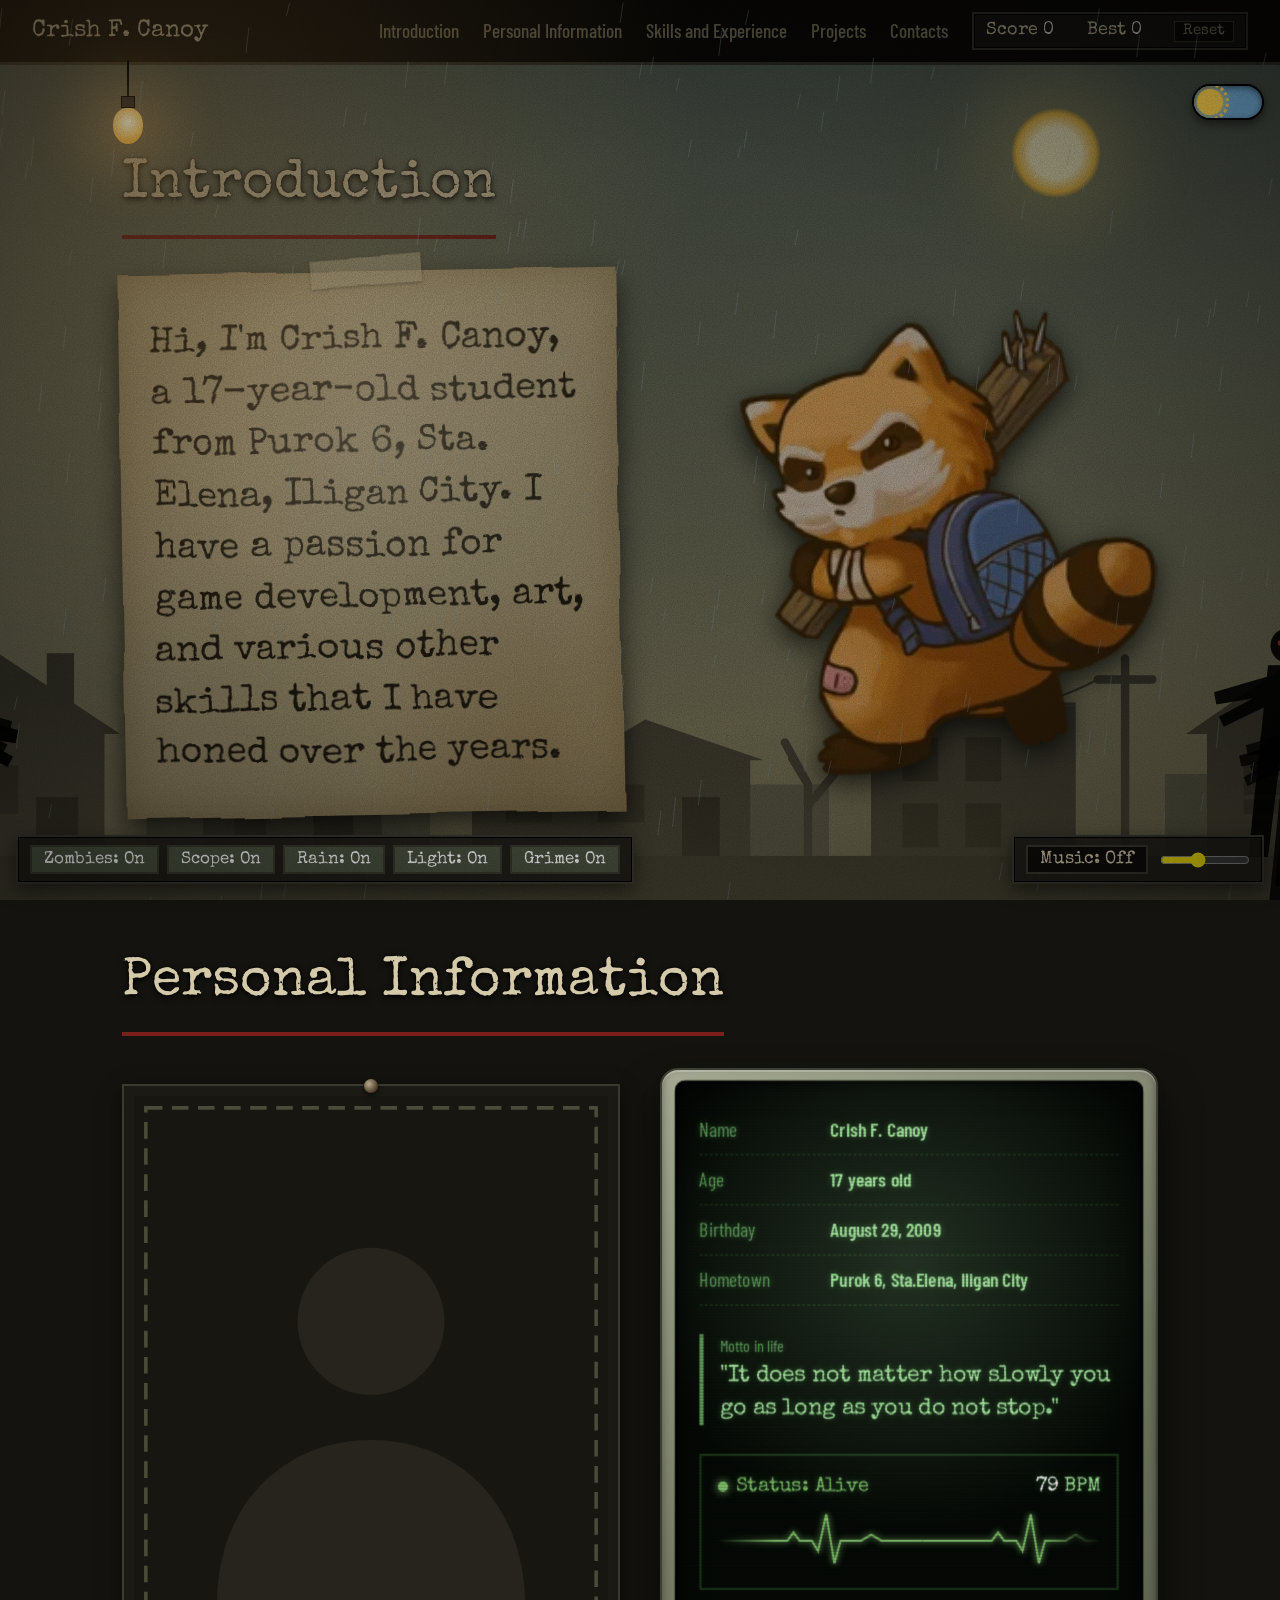
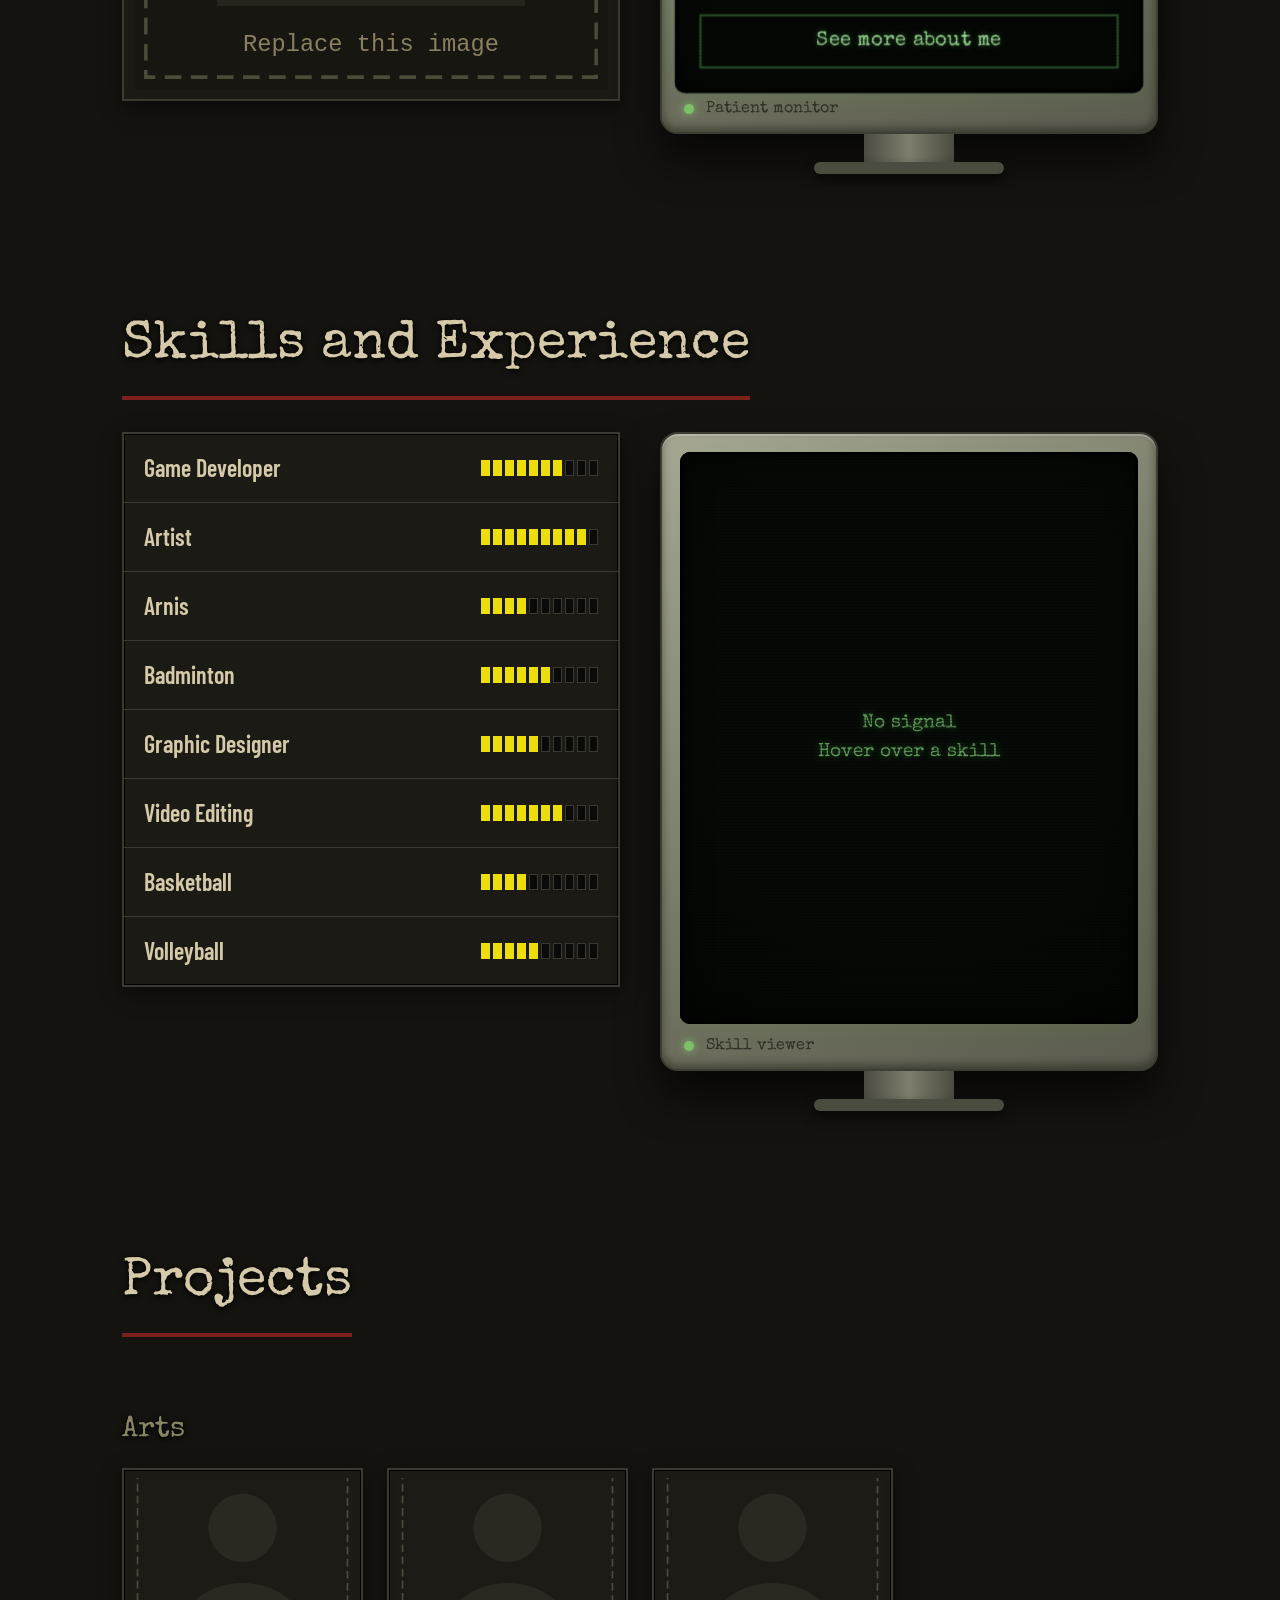
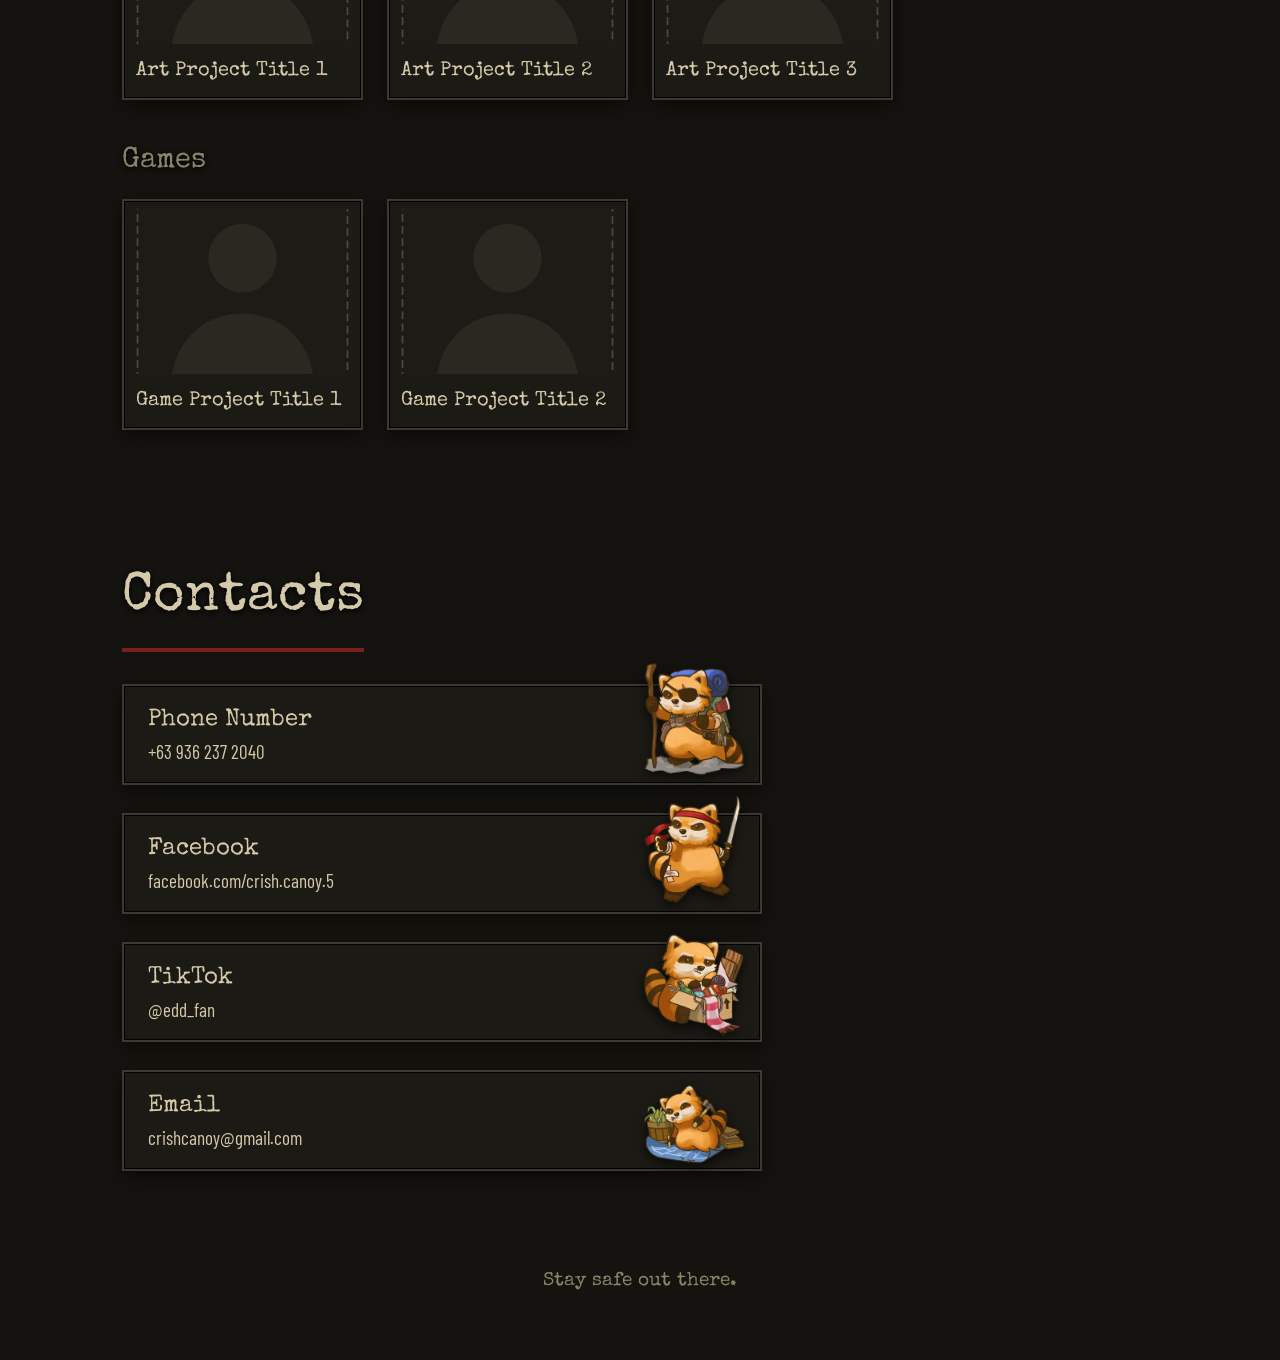
==== commit 92193fa6: "hamburger" ====
--- a/index.html
+++ b/index.html
@@ -182,8 +182,8 @@
     </a>
   </li>
   <li>
-    <a href="https://facebook.com/your.account" target="_blank" rel="noopener">
-      <span class="contact-text"><span class="contact-label">Facebook</span>facebook.com/your.account</span>
+    <a href="https://www.facebook.com/crish.canoy.5" target="_blank" rel="noopener">
+      <span class="contact-text"><span class="contact-label">Facebook</span>facebook.com/crish.canoy.5</span>
       <span class="spiffo" aria-hidden="true">
         <img class="spiffo-idle"  src="assets/SpiffoBrawler.webp" alt="">
         <img class="spiffo-hover" src="assets/SpiffoBrawler.webp" alt="">
@@ -191,8 +191,8 @@
     </a>
   </li>
   <li>
-    <a href="https://tiktok.com/@your.account" target="_blank" rel="noopener">
-      <span class="contact-text"><span class="contact-label">TikTok</span>@your.account</span>
+    <a href="https://www.tiktok.com/@edd_fan" target="_blank" rel="noopener">
+      <span class="contact-text"><span class="contact-label">TikTok</span>@edd_fan</span>
       <span class="spiffo" aria-hidden="true">
         <img class="spiffo-idle"  src="assets/SpiffoPacking.webp" alt="">
         <img class="spiffo-hover" src="assets/SpiffoPacking.webp" alt="">
@@ -200,8 +200,8 @@
     </a>
   </li>
   <li>
-    <a href="mailto:you@example.com">
-      <span class="contact-text"><span class="contact-label">Email</span>you@example.com</span>
+    <a href="mailto:crishcanoy@gmail.com">
+      <span class="contact-text"><span class="contact-label">Email</span>crishcanoy@gmail.com</span>
       <span class="spiffo" aria-hidden="true">
         <img class="spiffo-idle"  src="assets/SpiffoBuilder.webp" alt="">
         <img class="spiffo-hover" src="assets/SpiffoBuilder.webp" alt="">
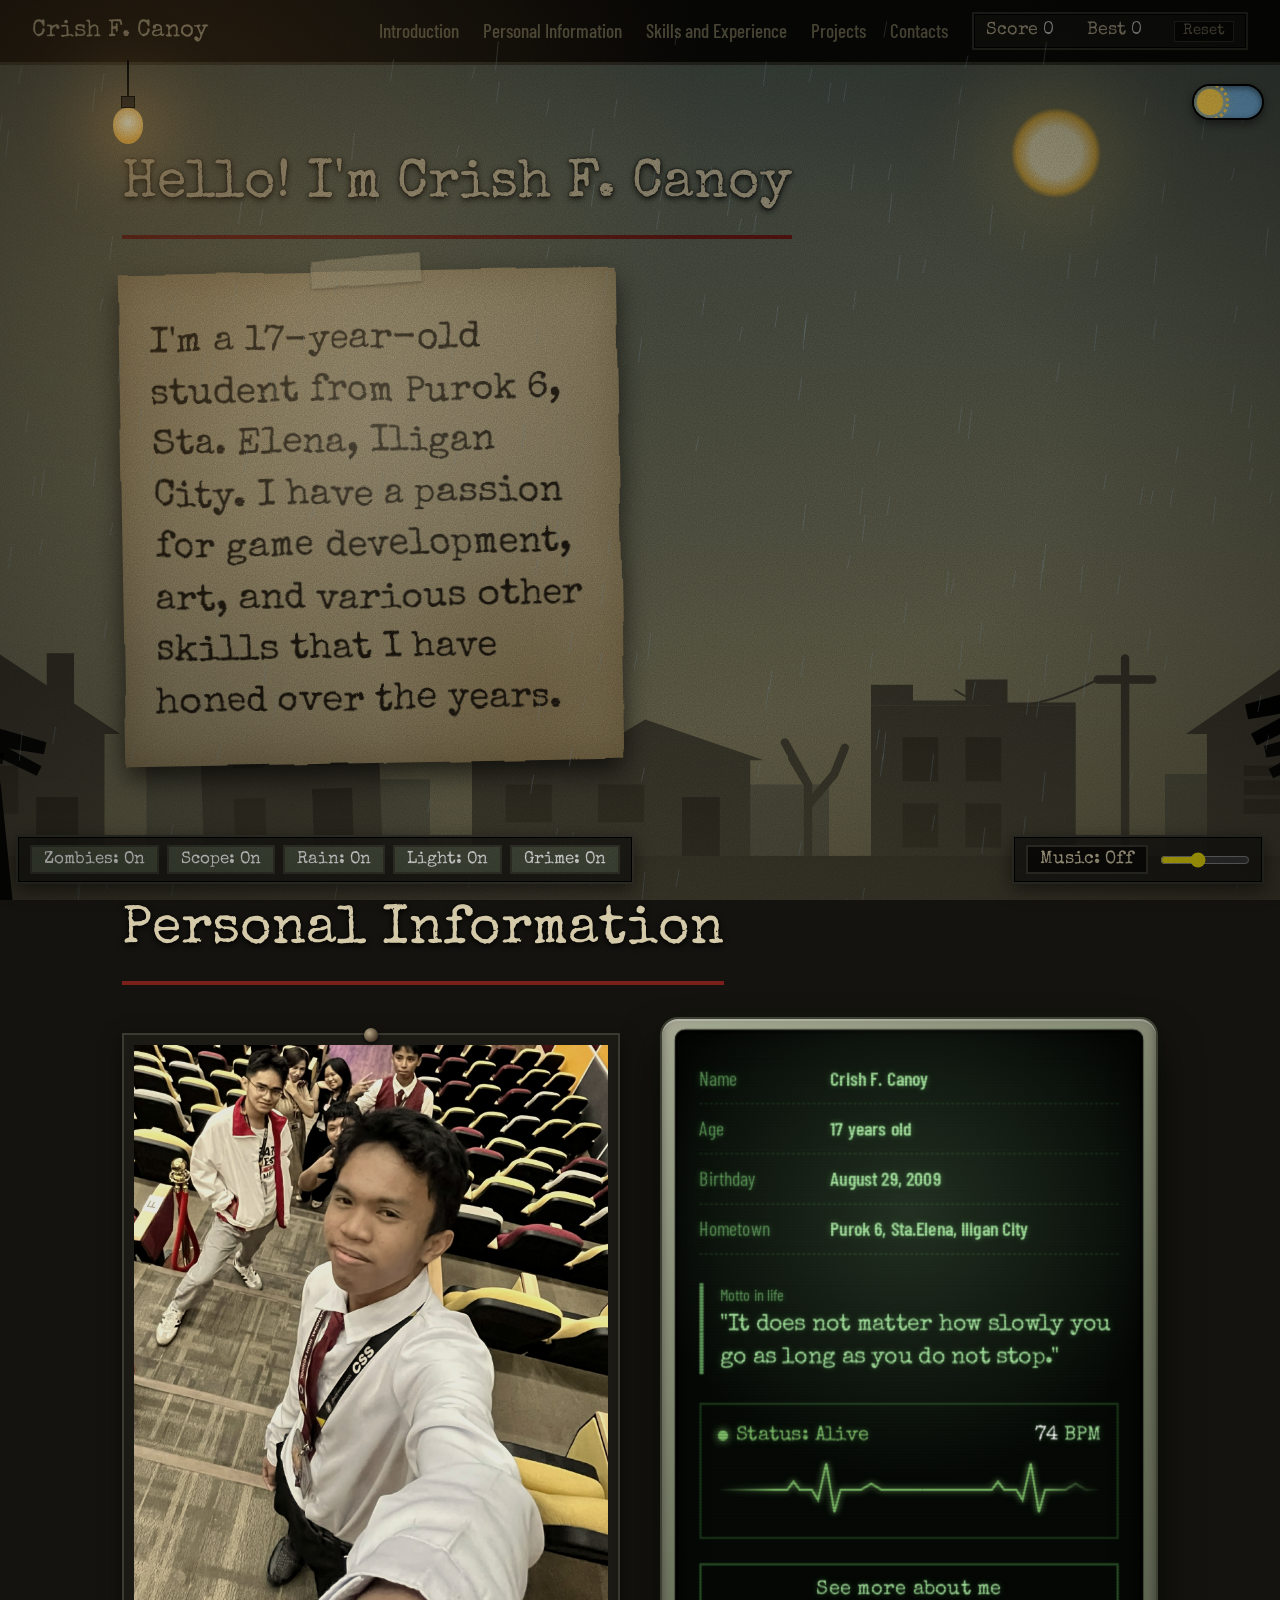
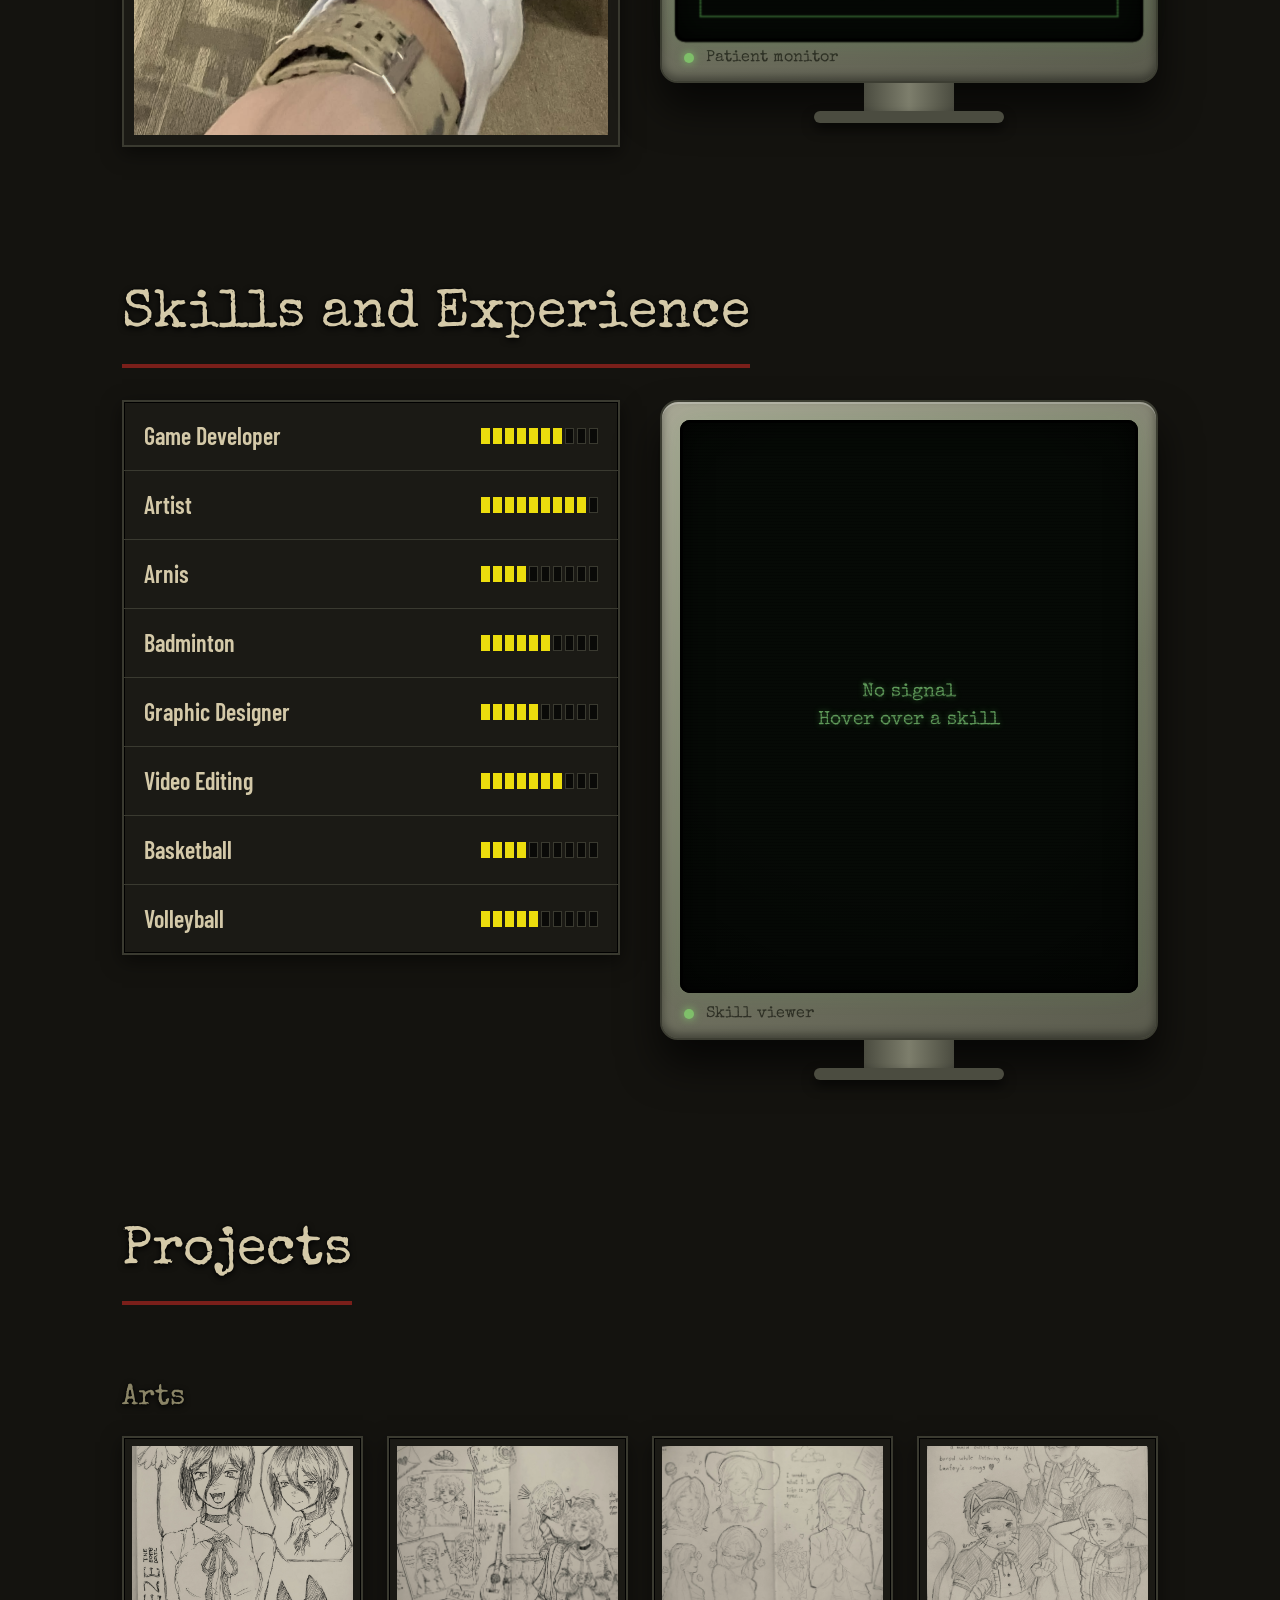
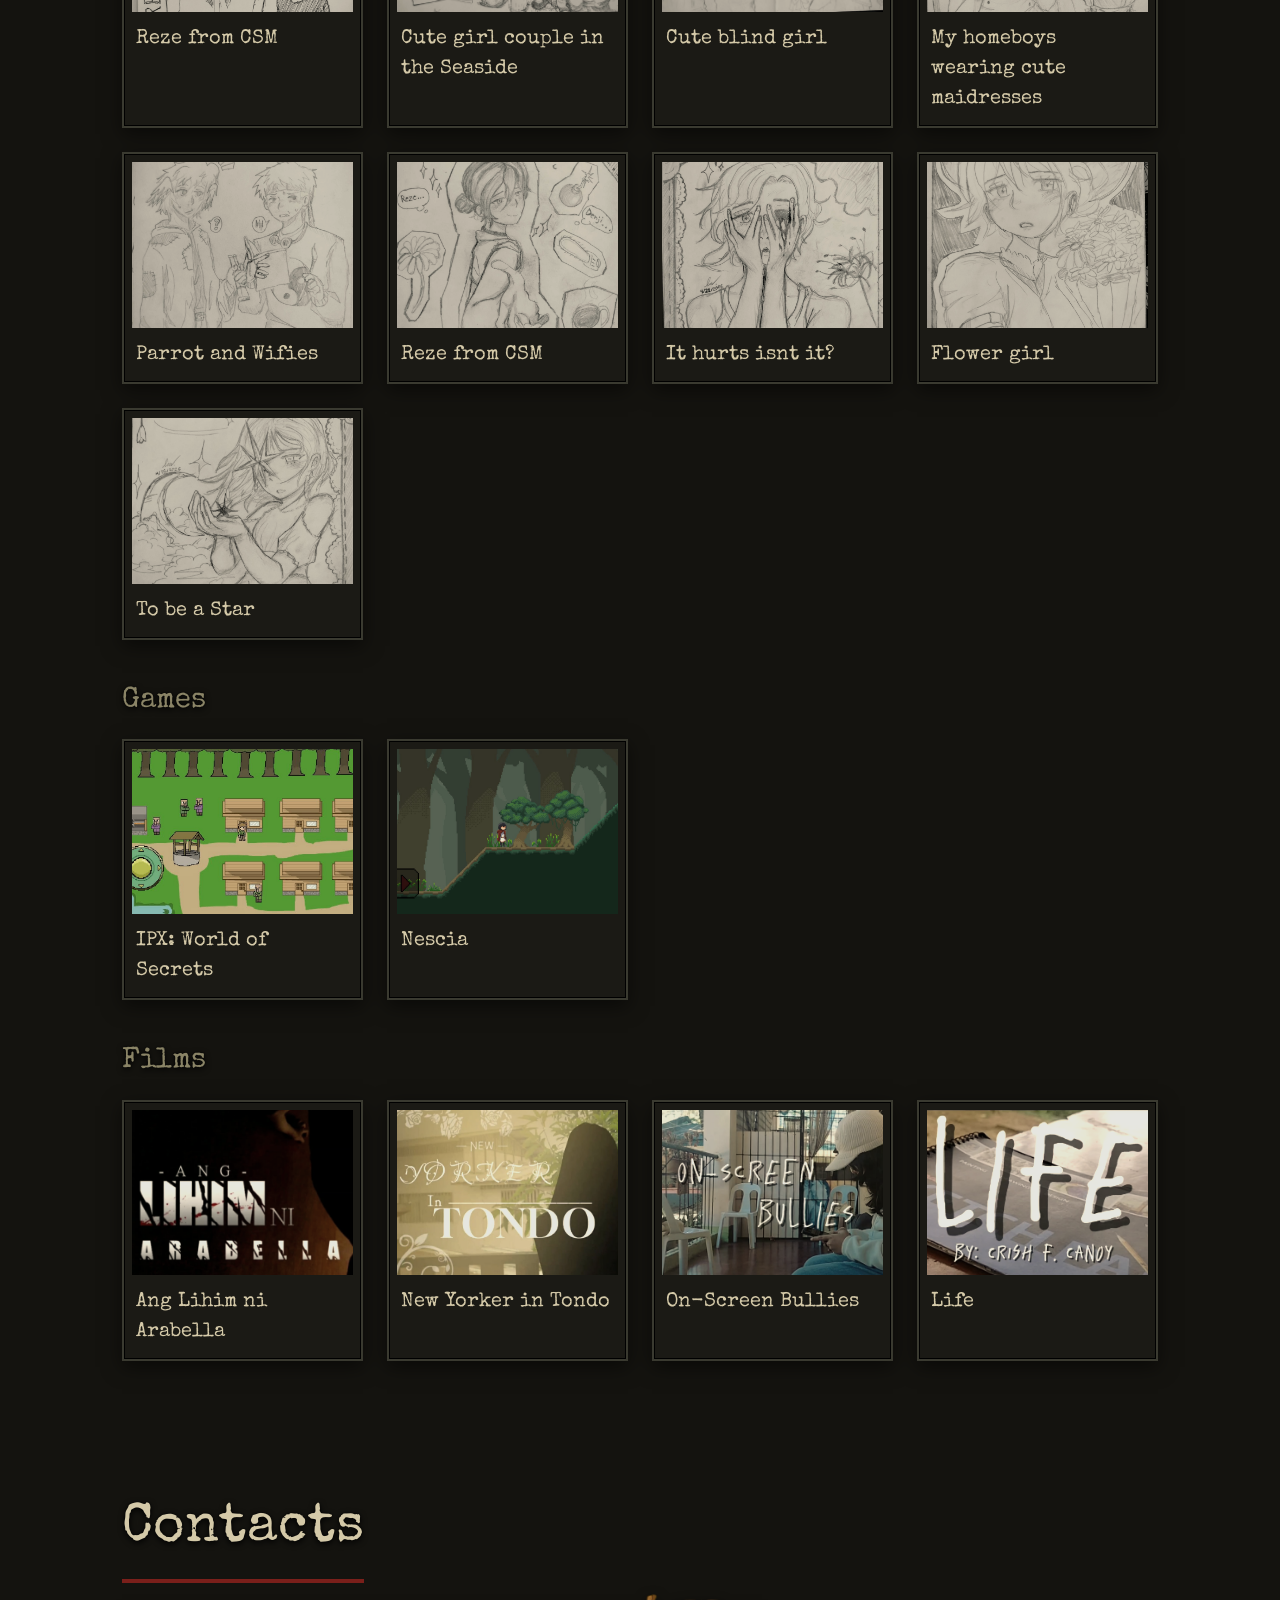
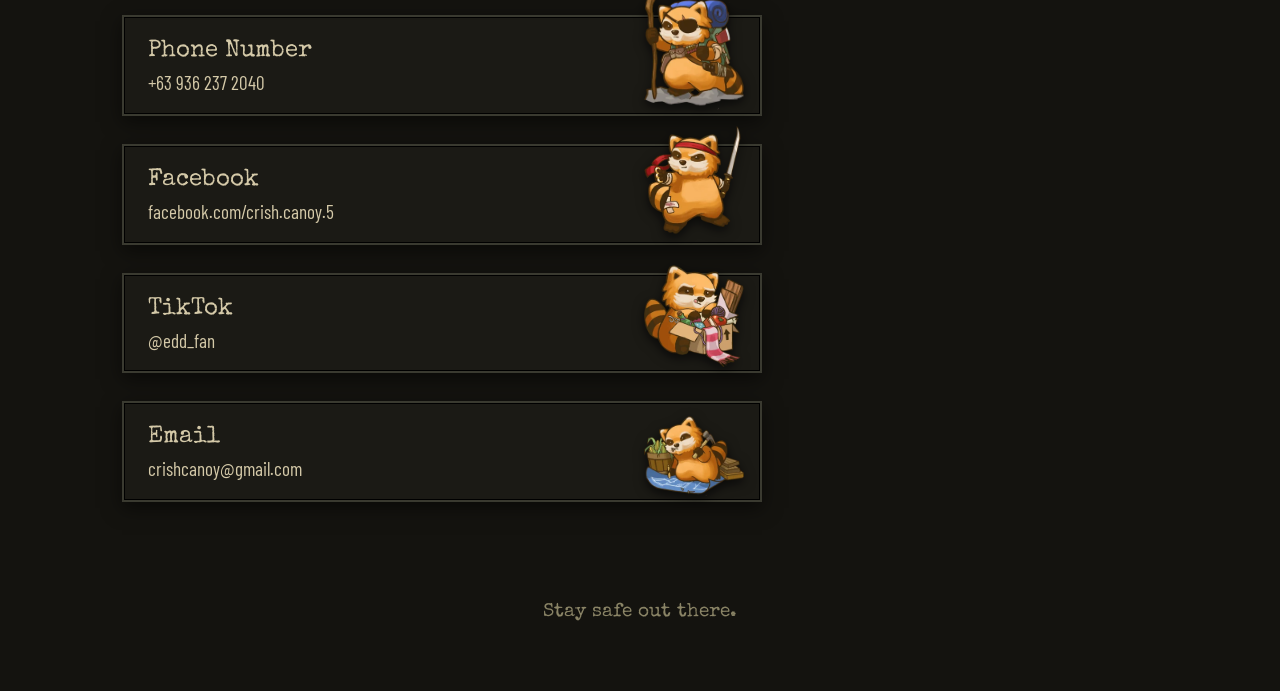
==== commit 8a1af7f9: "Zombies" ====
--- a/index.html
+++ b/index.html
@@ -42,12 +42,12 @@
 <main>
   <!-- 1. INTRODUCTION -->
 <section id="introduction" class="section">
-  <h2 class="section-title">Introduction</h2>
+  <h2 class="section-title">Hello! I'm Crish F. Canoy</h2>
   <div class="split intro-split">
 <div class="paper-wrap" id="paperWrap">
   <div class="paper" id="paper">
     <p class="intro-text">
-      Hi, I'm Crish F. Canoy, a 17-year-old student from Purok 6, Sta. Elena, Iligan City. I have a passion for game development, art, and various other skills that I have honed over the years.
+      I'm a 17-year-old student from Purok 6, Sta. Elena, Iligan City. I have a passion for game development, art, and various other skills that I have honed over the years.
     </p>
   </div>
 </div>
@@ -62,7 +62,7 @@
       <h2 class="section-title">Personal Information</h2>
       <div class="split">
         <figure class="photo">
-          <img src="assets/placeholder.svg" alt="Your photo">
+          <img src="assets/profile.jpg" alt="Your photo">
         </figure>
         <div class="monitor-wrap" id="monitorWrap">
   <div class="monitor" id="monitor">
@@ -138,35 +138,95 @@
   <div class="grid">
     <figure class="card" tabindex="0" role="button" data-type="Art"
             data-description="Write about this art project here: what it is, the tools you used, and what inspired it.">
-      <img src="assets/placeholder.svg" alt="Art project 1">
-      <figcaption>Art Project Title 1</figcaption>
-    </figure>
-    <figure class="card" tabindex="0" role="button" data-type="Art"
-            data-description="Write about this art project here: what it is, the tools you used, and what inspired it.">
-      <img src="assets/placeholder.svg" alt="Art project 2">
-      <figcaption>Art Project Title 2</figcaption>
-    </figure>
-    <figure class="card" tabindex="0" role="button" data-type="Art"
-            data-description="Write about this art project here: what it is, the tools you used, and what inspired it.">
-      <img src="assets/placeholder.svg" alt="Art project 3">
-      <figcaption>Art Project Title 3</figcaption>
-    </figure>
+      <img src="assets/d1.jpg" alt="Art project 1">
+      <figcaption>Reze from CSM</figcaption>
+    </figure>
+    <figure class="card" tabindex="0" role="button" data-type="Art"
+            data-description="Write about this art project here: what it is, the tools you used, and what inspired it.">
+      <img src="assets/d2.jpg" alt="Art project 2">
+      <figcaption>Cute girl couple in the Seaside</figcaption>
+    </figure>
+    <figure class="card" tabindex="0" role="button" data-type="Art"
+            data-description="Write about this art project here: what it is, the tools you used, and what inspired it.">
+      <img src="assets/d3.jpg" alt="Art project 3">
+      <figcaption>Cute blind girl</figcaption>
+    </figure>
+    <figure class="card" tabindex="0" role="button" data-type="Art"
+            data-description="Write about this art project here: what it is, the tools you used, and what inspired it.">
+      <img src="assets/d4.jpg" alt="Art project 4">
+      <figcaption>My homeboys wearing cute maidresses</figcaption>
+    </figure>
+    <figure class="card" tabindex="0" role="button" data-type="Art"
+            data-description="Write about this art project here: what it is, the tools you used, and what inspired it.">
+      <img src="assets/d5.jpg" alt="Art project 5">
+      <figcaption>Parrot and Wifies</figcaption>
+    </figure>
+    <figure class="card" tabindex="0" role="button" data-type="Art"
+            data-description="Write about this art project here: what it is, the tools you used, and what inspired it.">
+      <img src="assets/d6.jpg" alt="Art project 6">
+      <figcaption>Reze from CSM</figcaption>
+    </figure>
+    <figure class="card" tabindex="0" role="button" data-type="Art"
+            data-description="Write about this art project here: what it is, the tools you used, and what inspired it.">
+      <img src="assets/d7.jpg" alt="Art project 7">
+      <figcaption>It hurts isnt it?</figcaption>
+    </figure>
+    <figure class="card" tabindex="0" role="button" data-type="Art"
+            data-description="Write about this art project here: what it is, the tools you used, and what inspired it.">
+      <img src="assets/d8.jpg" alt="Art project 8">
+      <figcaption>Flower girl</figcaption>
+    </figure>
+    <figure class="card" tabindex="0" role="button" data-type="Art"
+            data-description="Write about this art project here: what it is, the tools you used, and what inspired it.">
+      <img src="assets/d10.jpg" alt="Art project 9">
+      <figcaption>To be a Star</figcaption>
+    </figure>
+
   </div>
 
   <h3 class="group-title">Games</h3>
   <div class="grid">
     <figure class="card" tabindex="0" role="button" data-type="Game"
             data-description="Write about this game here: the genre, the engine you used, your role, and what the player does.">
-      <img src="assets/placeholder.svg" alt="Game project 1">
-      <figcaption>Game Project Title 1</figcaption>
+      <img src="assets/g1.jpg" alt="Game project 1">
+      <figcaption>IPX: World of Secrets</figcaption>
     </figure>
     <figure class="card" tabindex="0" role="button" data-type="Game"
             data-description="Write about this game here: the genre, the engine you used, your role, and what the player does.">
-      <img src="assets/placeholder.svg" alt="Game project 2">
-      <figcaption>Game Project Title 2</figcaption>
+      <img src="assets/g2.jpg" alt="Game project 2">
+      <figcaption>Nescia</figcaption>
+    </figure>
+  </div>
+
+    <h3 class="group-title">Films</h3>
+  <div class="grid">
+    <figure class="card" tabindex="0" role="button" data-type="Film"
+    data-video="https://drive.google.com/file/d/19xoMzbBjX6PpiLuKn2jb9aT-iOqGWKwK/view?usp=sharing"
+        data-description="A film about a Woman who massacred 5 people including her own children and husband, after she was raped by a man in the other country and cursed by an old lady.">
+      <img src="assets/Lihim.jpg" alt="Film project 1">
+      <figcaption>Ang Lihim ni Arabella</figcaption>
+    </figure>
+    <figure class="card" tabindex="0" role="button" data-type="Film"
+    data-video="https://drive.google.com/file/d/1h_vaoea3xwcVf4XdU7tIZSwj1hKpPP76/view?usp=sharing"
+        data-description="New Yorker in Tondo is a satirical comedy about a Filipino woman who returns to her humble Manila hometown after a year in New York and adopts a pretentious American persona, only for her childhood friends to shatter her illusions and force her to embrace her true identity.">
+      <img src="assets/Tondo.jpg" alt="Film project 2">
+      <figcaption>New Yorker in Tondo</figcaption>
+    </figure>
+    <figure class="card" tabindex="0" role="button" data-type="Film"
+    data-video="https://drive.google.com/file/d/1_AF_T4b-kiOByv8oEkXMsQRWQ1LfMtVd/view?usp=sharing"
+        data-description="A film about the impact of cyber-bullying in schools and how to resolve it.">
+      <img src="assets/Bully.jpg" alt="Film project 3">
+      <figcaption>On-Screen Bullies</figcaption>
+    </figure>
+    <figure class="card" tabindex="0" role="button" data-type="Film"
+     data-video="https://drive.google.com/file/d/1Br2SlLkgcso7OWK0x2byaCo5wmVtjrZ1/view?usp=sharing"
+        data-description="A film about how life can be an Art on my perspective.">
+      <img src="assets/Life.jpg" alt="Film project 4">
+      <figcaption>Life</figcaption>
     </figure>
   </div>
 </section>
+
 
     <!-- 5. CONTACTS -->
     <section id="contacts" class="section">
@@ -214,18 +274,30 @@
 
   <footer class="footer">Stay safe out there.</footer>
 
-<!-- Project preview -->
+<!-- Project preview (item inspect screen) -->
 <dialog class="lightbox" id="lightbox" aria-labelledby="lbTitle">
   <button class="lb-close" id="lbClose" aria-label="Close preview">&times;</button>
-  <div class="lb-body">
-    <img id="lbImage" src="" alt="">
-    <div class="lb-text">
-      <p class="lb-type" id="lbType"></p>
-      <h3 id="lbTitle"></h3>
-      <p id="lbDesc"></p>
+
+  <div class="inspect-stage" id="lbStage">
+    <div class="inspect-rig">
+      <div class="inspect-float">
+        <div class="inspect-item" id="lbItem">
+          <div class="item-face item-front" id="lbFront"></div>
+          <div class="item-face item-back" id="lbBack"></div>
+        </div>
+      </div>
+      <div class="inspect-shadow" aria-hidden="true"></div>
     </div>
   </div>
+
+  <div class="inspect-text">
+    <p class="lb-type" id="lbType"></p>
+    <h3 class="lb-title" id="lbTitle"></h3>
+    <p class="lb-desc" id="lbDesc"></p>
+    <p class="lb-hint" id="lbHint"></p>
+  </div>
 </dialog>
+
 
 <!-- Effects -->
 <canvas class="rain" id="rainCanvas" aria-hidden="true"></canvas>
--- a/style.css
+++ b/style.css
@@ -177,8 +177,39 @@
 
 /* Projects */
 .grid { display: grid; grid-template-columns: repeat(auto-fill, minmax(240px, 1fr)); gap: 1.5rem; }
-.card { padding: 8px; transition: transform 0.2s, border-color 0.2s; }
-.card:hover { transform: translateY(-4px); border-color: var(--rust); }
+.card {
+  position: relative; padding: 8px;
+  transition: scale 0.3s ease, opacity 0.3s ease, border-color 0.2s, box-shadow 0.3s;
+}
+.card img { transition: filter 0.3s; }
+
+/* Eye icon + "View Project" over the picture */
+.card::after {
+  content: "View Project";
+  position: absolute; top: 8px; left: 8px; right: 8px; aspect-ratio: 4 / 3;
+  display: flex; align-items: center; justify-content: center;
+  padding-top: 3.4rem;
+  font-family: "Special Elite", serif; font-size: 1.25rem; letter-spacing: 0.06em; color: var(--paper);
+  background:
+    url("data:image/svg+xml;utf8,<svg xmlns='http://www.w3.org/2000/svg' viewBox='0 0 24 24' fill='none' stroke='%23e8dfc4' stroke-width='1.6' stroke-linecap='round' stroke-linejoin='round'><path d='M1.5 12S5.5 4.5 12 4.5 22.5 12 22.5 12 18.5 19.5 12 19.5 1.5 12 1.5 12Z'/><circle cx='12' cy='12' r='3.2'/></svg>") no-repeat center calc(50% - 1.2rem) / 3rem 3rem,
+    rgba(10, 10, 8, 0.6);
+  opacity: 0; pointer-events: none; transition: opacity 0.25s;
+}
+
+@media (hover: hover) {
+  /* hovered project zooms in */
+  .card:hover, .card:focus-visible {
+    scale: 1.08; z-index: 3; border-color: var(--rust);
+    box-shadow: inset 0 0 0 1px #000, 0 18px 34px rgba(0, 0, 0, 0.7);
+  }
+  .card:hover::after, .card:focus-visible::after { opacity: 1; }
+  .card:hover img, .card:focus-visible img { filter: none; }
+
+  /* every other project zooms out */
+  #projects:has(.card:hover, .card:focus-visible) .card:not(:hover):not(:focus-visible) {
+    scale: 0.92; opacity: 0.55;
+  }
+}
 .card img { width: 100%; aspect-ratio: 4 / 3; object-fit: cover; display: block; filter: sepia(0.3) brightness(0.9); }
 .card figcaption { padding: 0.75rem 0.25rem 0.25rem; font-family: "Special Elite", serif; font-size: 1.25rem; }
 
@@ -229,22 +260,6 @@
 
 /* Project preview */
 .card { cursor: pointer; }
-
-.lightbox {
-  margin: auto;
-  width: min(1000px, 92vw);
-  max-height: 90vh;
-  padding: 0;
-  overflow: auto;
-  color: var(--paper);
-  background: #181711;
-  border: 3px solid var(--edge);
-  box-shadow: inset 0 0 0 1px #000, 0 20px 60px rgba(0, 0, 0, 0.8);
-}
-.lightbox::backdrop { background: rgba(5, 5, 3, 0.85); }
-.lightbox[open] { animation: lb-in 0.2s ease-out; }
-@keyframes lb-in { from { opacity: 0; transform: scale(0.97); } to { opacity: 1; transform: none; } }
-
 .lb-close {
   position: absolute; top: 0.5rem; right: 0.75rem; z-index: 2;
   width: 2.4rem; height: 2.4rem;
@@ -253,15 +268,89 @@
   border: 2px solid var(--edge); cursor: pointer;
 }
 .lb-close:hover, .lb-close:focus-visible { background: var(--blood); border-color: var(--rust); }
-
-.lb-body { display: grid; grid-template-columns: 1.3fr 1fr; }
-.lb-body img { width: 100%; height: 100%; max-height: 90vh; object-fit: contain; background: #0a0a08; display: block; }
-.lb-text { padding: 2.5rem 2rem 2rem; border-left: 3px solid var(--edge); }
-.lb-type { color: var(--dim); font-size: 1.1rem; margin-bottom: 0.25rem; }
-.lb-text h3 { font-family: "Special Elite", serif; font-weight: 400; font-size: 2rem; line-height: 1.2; margin-bottom: 1rem; padding-bottom: 0.5rem; border-bottom: 3px solid var(--blood); }
-.lb-text p:last-child { white-space: pre-line; }
-
 body.no-scroll { overflow: hidden; }
+/* Project preview: item-inspect screen */
+.lightbox {
+  width: 100vw; height: 100vh; height: 100dvh;
+  max-width: none; max-height: none; margin: 0; padding: 0; border: 0;
+  overflow: hidden; color: var(--paper);
+  background:
+    radial-gradient(ellipse 55% 50% at 50% 38%, rgba(150, 135, 80, 0.22), transparent 70%),
+    radial-gradient(ellipse at center, #1a1914 0%, #070705 100%);
+}
+.lightbox[open] { display: flex; flex-direction: column; animation: inspect-fade 0.3s ease-out; }
+.lightbox::backdrop { background: #000; }
+.lightbox::after {                       /* dark vignette at the edges */
+  content: ""; position: absolute; inset: 0; pointer-events: none;
+  background: radial-gradient(ellipse at center, transparent 60%, rgba(0, 0, 0, 0.55) 100%);
+}
+@keyframes inspect-fade { from { opacity: 0; } }
+@keyframes inspect-rise { from { translate: 0 60px; scale: 0.8; } }
+
+.inspect-stage { position: relative; flex: 1 1 auto; min-height: 0; display: flex; align-items: center; justify-content: center; padding: 4rem 1.5rem 0; }
+.lightbox[open] .inspect-stage { animation: inspect-rise 0.55s cubic-bezier(0.2, 0.8, 0.2, 1); }
+
+.inspect-rig { display: flex; flex-direction: column; align-items: center; gap: 2.2rem; perspective: 1100px; }
+
+/* The item hovers in the air and slowly sways */
+.inspect-float { transform-style: preserve-3d; animation: inspect-float 5s ease-in-out infinite; }
+@keyframes inspect-float {
+  0%, 100% { translate: 0 -8px;  rotate: 0 1 0 -7deg; }
+  50%      { translate: 0 12px;  rotate: 0 1 0  7deg; }
+}
+.inspect-shadow {
+  width: min(420px, 60vw); height: 26px;
+  background: radial-gradient(ellipse at center, rgba(0, 0, 0, 0.7), transparent 70%);
+  animation: inspect-shadow 5s ease-in-out infinite;
+}
+@keyframes inspect-shadow {
+  0%, 100% { scale: 0.85; opacity: 0.55; }
+  50%      { scale: 1;    opacity: 0.9; }
+}
+
+/* The item itself (drag to rotate) */
+.inspect-item {
+  --rx: 0deg; --ry: 0deg;
+  position: relative; transform-style: preserve-3d;
+  transform: rotateX(var(--rx)) rotateY(var(--ry));
+  transition: transform 0.35s cubic-bezier(0.2, 0.8, 0.2, 1);
+  cursor: grab; touch-action: none; user-select: none; -webkit-user-select: none;
+}
+.inspect-item.dragging { transition: none; cursor: grabbing; }
+.item-face { -webkit-backface-visibility: hidden; backface-visibility: hidden; }
+.item-front {
+  padding: 10px; background: #1c1b15; border: 2px solid var(--edge);
+  box-shadow: inset 0 0 0 1px #000, 0 0 40px rgba(180, 160, 90, 0.18), 0 18px 40px rgba(0, 0, 0, 0.7);
+}
+.item-front img {
+  display: block; width: auto; height: auto;
+  min-width: min(380px, 70vw); max-width: min(620px, 84vw); max-height: 44vh;
+  object-fit: contain; pointer-events: none;
+}
+.item-back {                             /* what you see when you spin it around */
+  position: absolute; inset: 0; transform: rotateY(180deg);
+  display: grid; place-items: center; padding: 1.5rem; text-align: center;
+  font-family: "Special Elite", serif; font-size: 1.6rem; color: var(--dim);
+  background: repeating-linear-gradient(45deg, #1d1c16 0 8px, #181711 8px 16px);
+  border: 2px solid var(--edge); box-shadow: inset 0 0 0 1px #000;
+}
+
+/* Films: a real video floats instead (no spinning, so the player stays usable) */
+.lightbox.is-video .inspect-float { transform-style: flat; animation-name: inspect-float-flat; }
+.lightbox.is-video .inspect-item { transform-style: flat; transform: none; cursor: default; touch-action: auto; user-select: auto; -webkit-user-select: auto; }
+.lightbox.is-video .item-back { display: none; }
+@keyframes inspect-float-flat { 0%, 100% { translate: 0 -6px; } 50% { translate: 0 8px; } }
+.item-front video, .item-front iframe {
+  display: block; border: 0; background: #000; height: auto; aspect-ratio: 16 / 9;
+  width: min(760px, 86vw, calc(44vh * 16 / 9));
+}
+
+/* Description sits under the item */
+.inspect-text { position: relative; z-index: 1; width: min(760px, 100%); margin: 0 auto; padding: 1rem 1.5rem 2rem; text-align: center; max-height: 36vh; overflow-y: auto; }
+.lb-type { color: var(--dim); font-size: 1.1rem; letter-spacing: 0.15em; text-transform: uppercase; }
+.lb-title { display: inline-block; font-family: "Special Elite", serif; font-weight: 400; font-size: 2.2rem; line-height: 1.2; margin: 0.2rem 0 0.9rem; padding: 0 1.5rem 0.4rem; border-bottom: 3px solid var(--blood); }
+.lb-desc { white-space: pre-line; font-size: 1.2rem; line-height: 1.5; }
+.lb-hint { margin-top: 1rem; color: var(--dim); font-size: 1rem; letter-spacing: 0.08em; }
 
 /* Music player */
 .music-player {
@@ -539,6 +628,74 @@
 .file-info dt { width: 6rem; color: var(--dim); }
 .file-info dd { font-weight: 600; }
 .drawer-body p { margin-top: 1.25rem; white-space: pre-line; }
+
+/* Drawer: gameplay shots (left column) */
+.drawer.has-shots { width: min(940px, 100vw); }
+.drawer.has-shots[open] { display: grid; grid-template-columns: minmax(0, 1fr) 460px; }
+
+.drawer-shots {
+  display: flex; flex-direction: column; justify-content: center; gap: 1.5rem;
+  padding: 3.5rem 1.5rem 2rem;
+  background: radial-gradient(ellipse at 50% 40%, rgba(255, 255, 255, 0.05), transparent 70%), #12110d;
+  border-right: 3px solid var(--edge);
+  overflow: hidden;
+}
+.drawer-shots:empty { display: none; }
+
+/* Each print floats up and down at its own pace */
+.shot { position: relative; width: min(310px, 85%); animation: shot-float 5.2s ease-in-out infinite; }
+.shot:nth-child(1) { align-self: flex-start; --tilt: -4deg; }
+.shot:nth-child(2) { align-self: flex-end;   --tilt: 3deg;  animation-duration: 6.1s; animation-delay: -1.8s; }
+.shot:nth-child(3) { align-self: flex-start; --tilt: -2deg; animation-duration: 5.6s; animation-delay: -3.2s; margin-left: 2rem; }
+.shot:hover { animation-play-state: paused; z-index: 2; }
+@keyframes shot-float {
+  0%, 100% { translate: 0 0; }
+  50%      { translate: 0 -12px; }
+}
+
+/* The paper print */
+.shot-paper {
+  --rx: 0deg; --ry: 0deg; --gx: 50%; --gy: 50%;
+  position: relative;
+  padding: 10px 10px 34px;                 /* thicker bottom, like a printed photo */
+  background:
+    url("data:image/svg+xml;utf8,<svg xmlns='http://www.w3.org/2000/svg' width='160' height='160'><filter id='n'><feTurbulence type='fractalNoise' baseFrequency='0.9' numOctaves='2' stitchTiles='stitch'/><feColorMatrix values='0 0 0 0 0.35 0 0 0 0 0.3 0 0 0 0 0.2 0 0 0 0.35 0'/></filter><rect width='100%' height='100%' filter='url(%23n)'/></svg>"),
+    linear-gradient(135deg, #efe6c9, #d9ceab);
+  box-shadow: inset 0 1px 0 rgba(255, 255, 255, 0.45), 0 14px 22px rgba(0, 0, 0, 0.6), 0 2px 4px rgba(0, 0, 0, 0.5);
+  rotate: var(--tilt, 0deg);
+  transform: perspective(700px) rotateX(var(--rx)) rotateY(var(--ry));
+  transition: transform 0.18s ease-out, scale 0.25s ease, box-shadow 0.25s;
+}
+.shot-paper:hover { scale: 1.06; box-shadow: inset 0 1px 0 rgba(255, 255, 255, 0.45), 0 22px 34px rgba(0, 0, 0, 0.7), 0 2px 4px rgba(0, 0, 0, 0.5); }
+
+.shot-paper img {
+  display: block; width: 100%; aspect-ratio: 16 / 10; object-fit: cover;
+  border: 1px solid rgba(0, 0, 0, 0.4);
+  filter: sepia(0.15) contrast(1.05);      /* slightly faded print */
+}
+
+/* Piece of tape on top */
+.shot-paper::before {
+  content: ""; position: absolute; top: -12px; left: 50%; width: 84px; height: 24px;
+  translate: -50% 0; rotate: -3deg;
+  background: rgba(232, 222, 172, 0.6);
+  box-shadow: 0 1px 3px rgba(0, 0, 0, 0.35);
+}
+
+/* Light sheen that follows the mouse */
+.shot-paper::after {
+  content: ""; position: absolute; inset: 10px 10px 34px; pointer-events: none;
+  background: radial-gradient(circle at var(--gx) var(--gy), rgba(255, 255, 255, 0.28), transparent 60%);
+  opacity: 0; transition: opacity 0.25s;
+}
+.shot-paper:hover::after { opacity: 1; }
+
+/* Narrow screens: keep the normal drawer width, show prints under the details */
+@media (max-width: 960px) {
+  .drawer.has-shots { width: min(460px, 100vw); }
+  .drawer.has-shots[open] { grid-template-columns: 1fr; }
+  .drawer-shots { order: 2; border-right: 0; border-top: 3px solid var(--edge); padding: 2rem 1.5rem; }
+}
 
 /* Page transition */
 body > * { animation: warp-in 0.8s ease-out backwards; }
@@ -902,8 +1059,6 @@
   .tablet .section { padding: 1.5rem 1rem 1rem; }
   .score-box { margin-left: auto; }
   .effects-panel { right: 1rem; bottom: 4.5rem; }
-  .lb-body { grid-template-columns: 1fr; }
-  .lb-text { border-left: 0; border-top: 3px solid var(--edge); padding: 1.5rem 1.25rem; }
   .topbar { padding: 0.75rem 1rem; }
   .section { padding: 4rem 1.25rem 2rem; }
   .split { grid-template-columns: minmax(0, 1fr); }
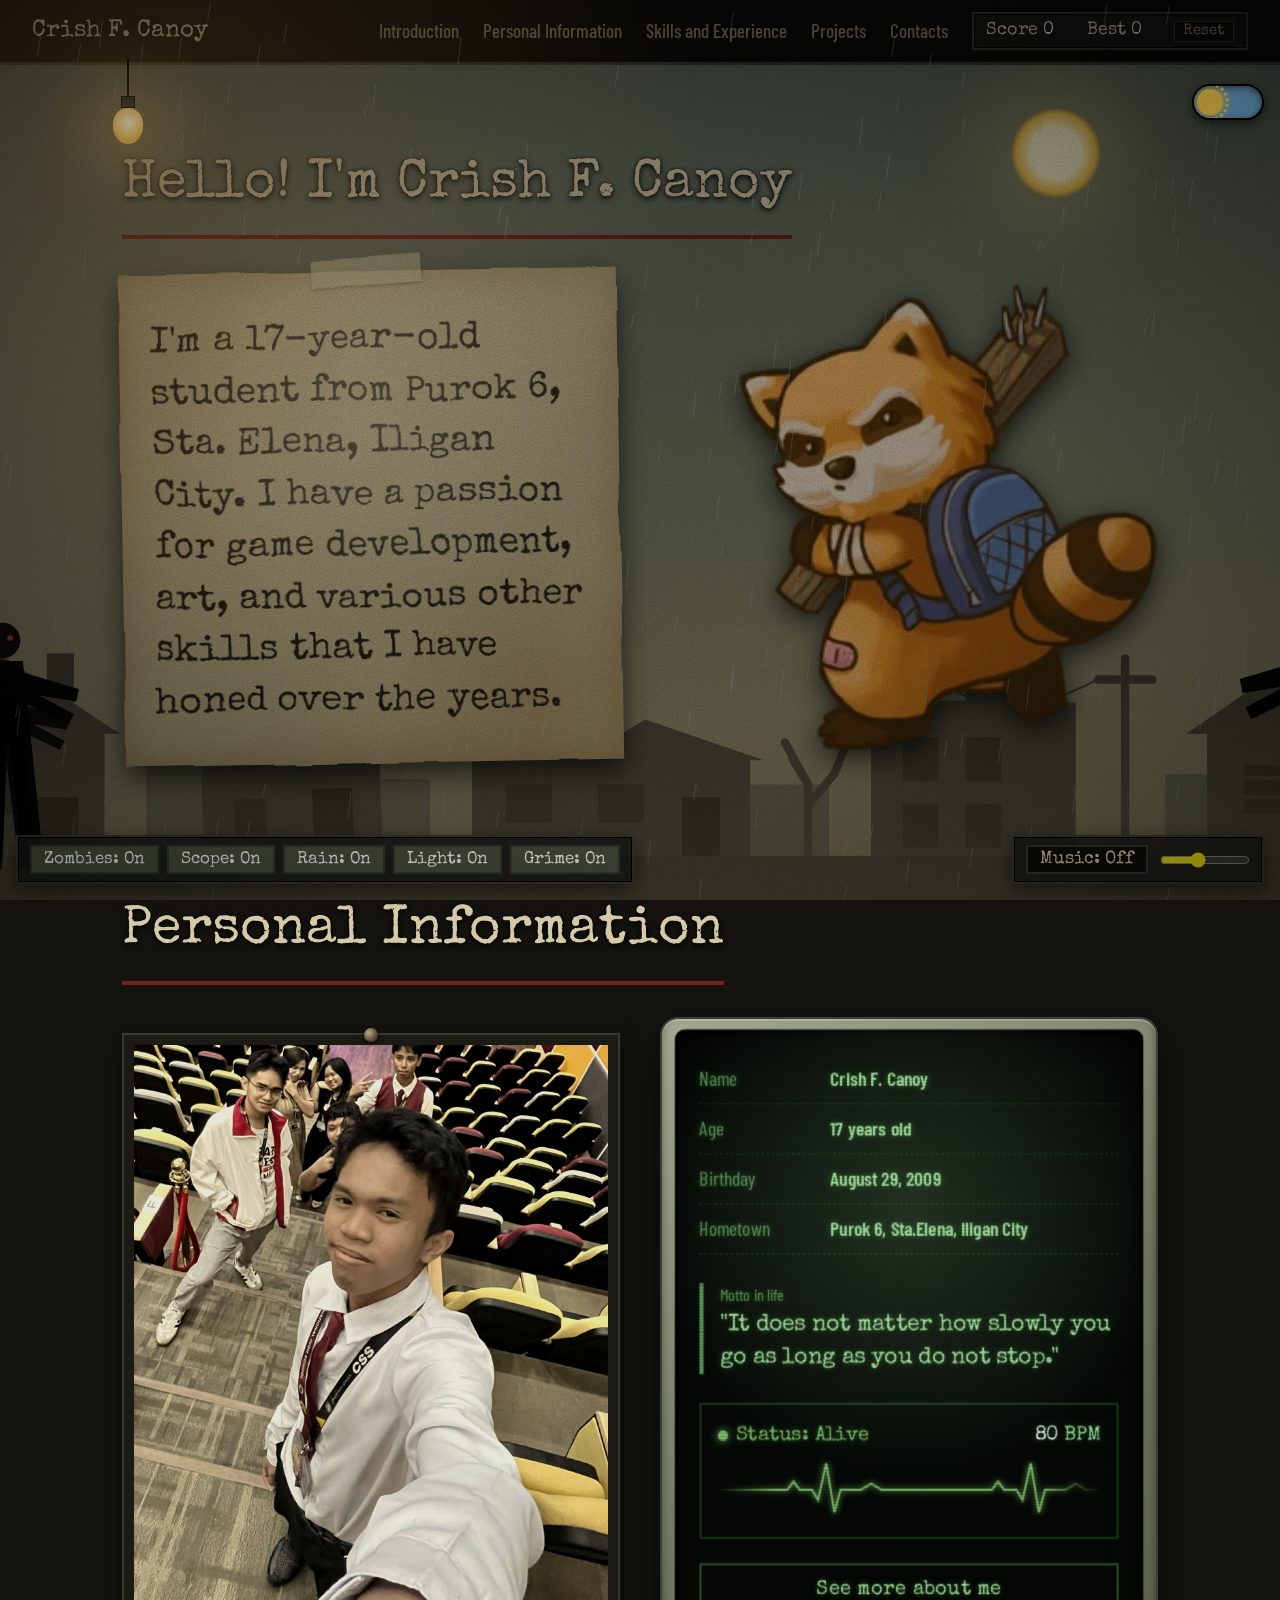
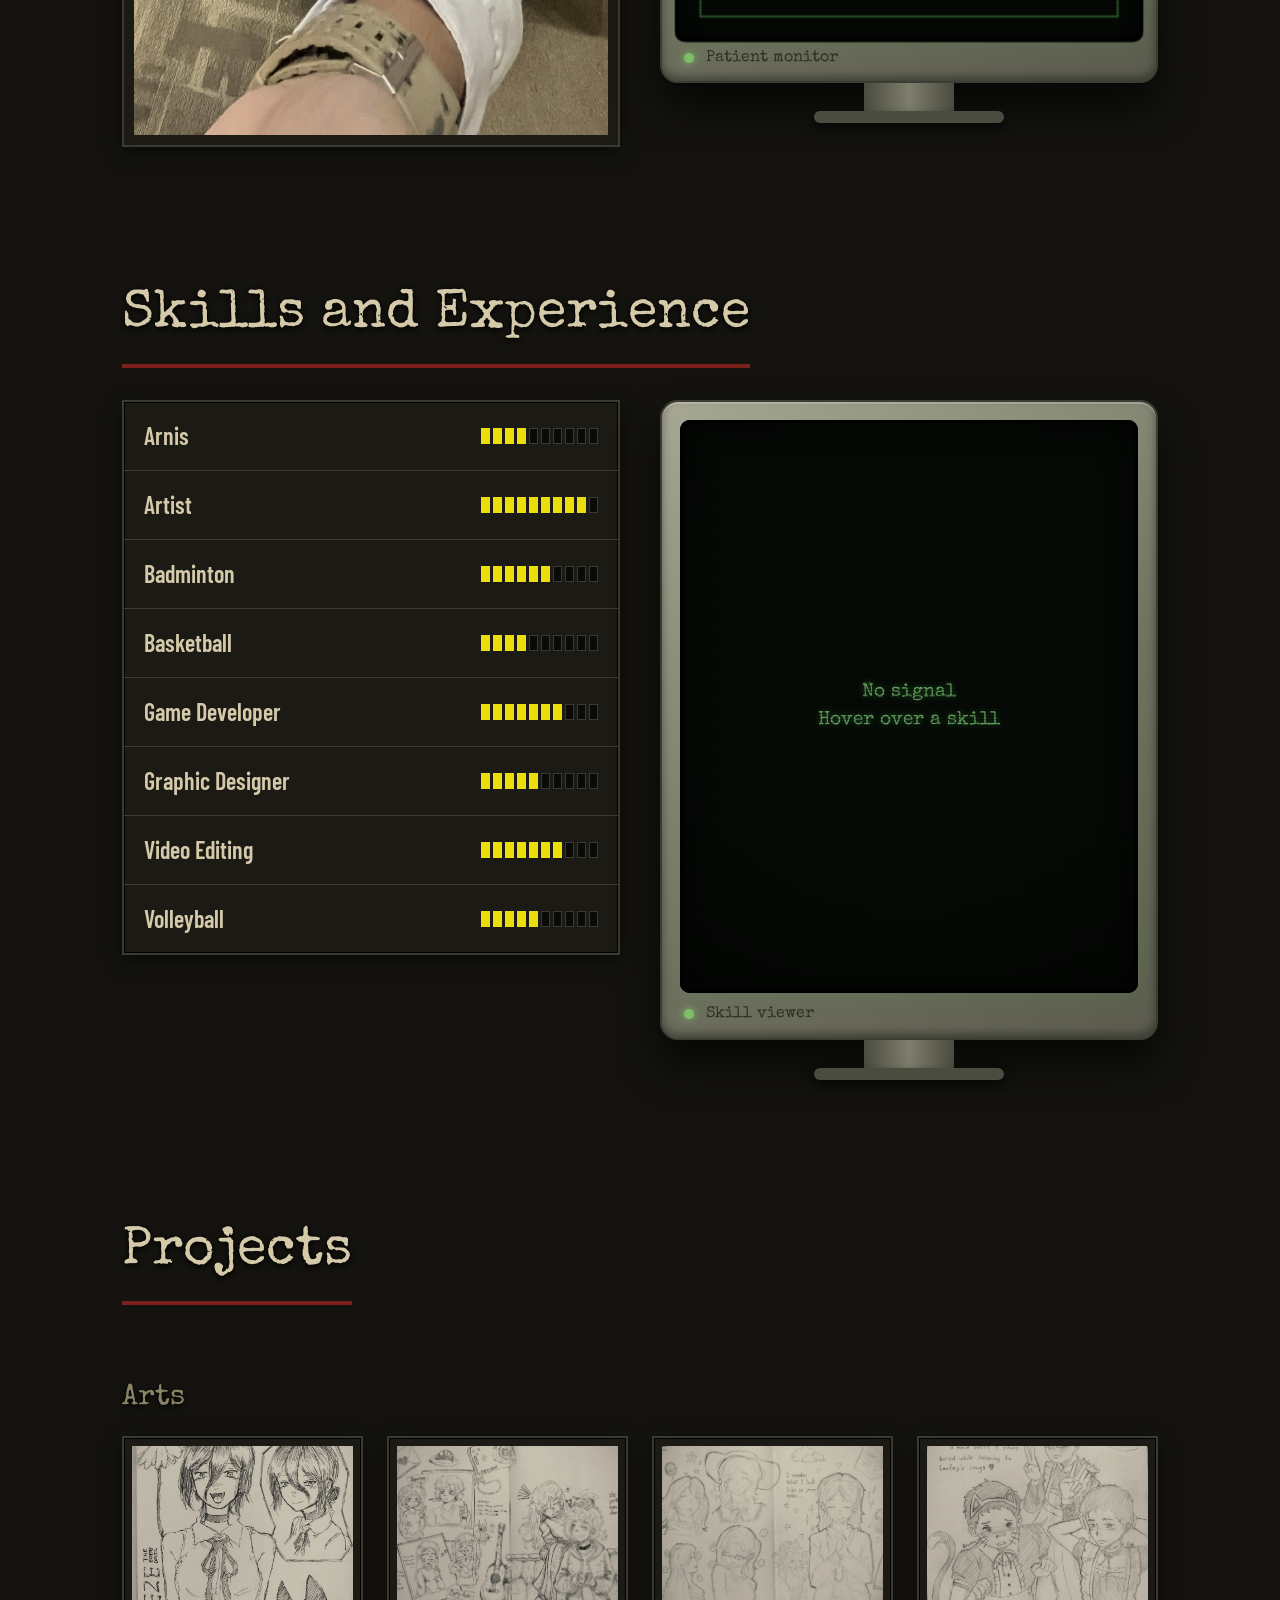
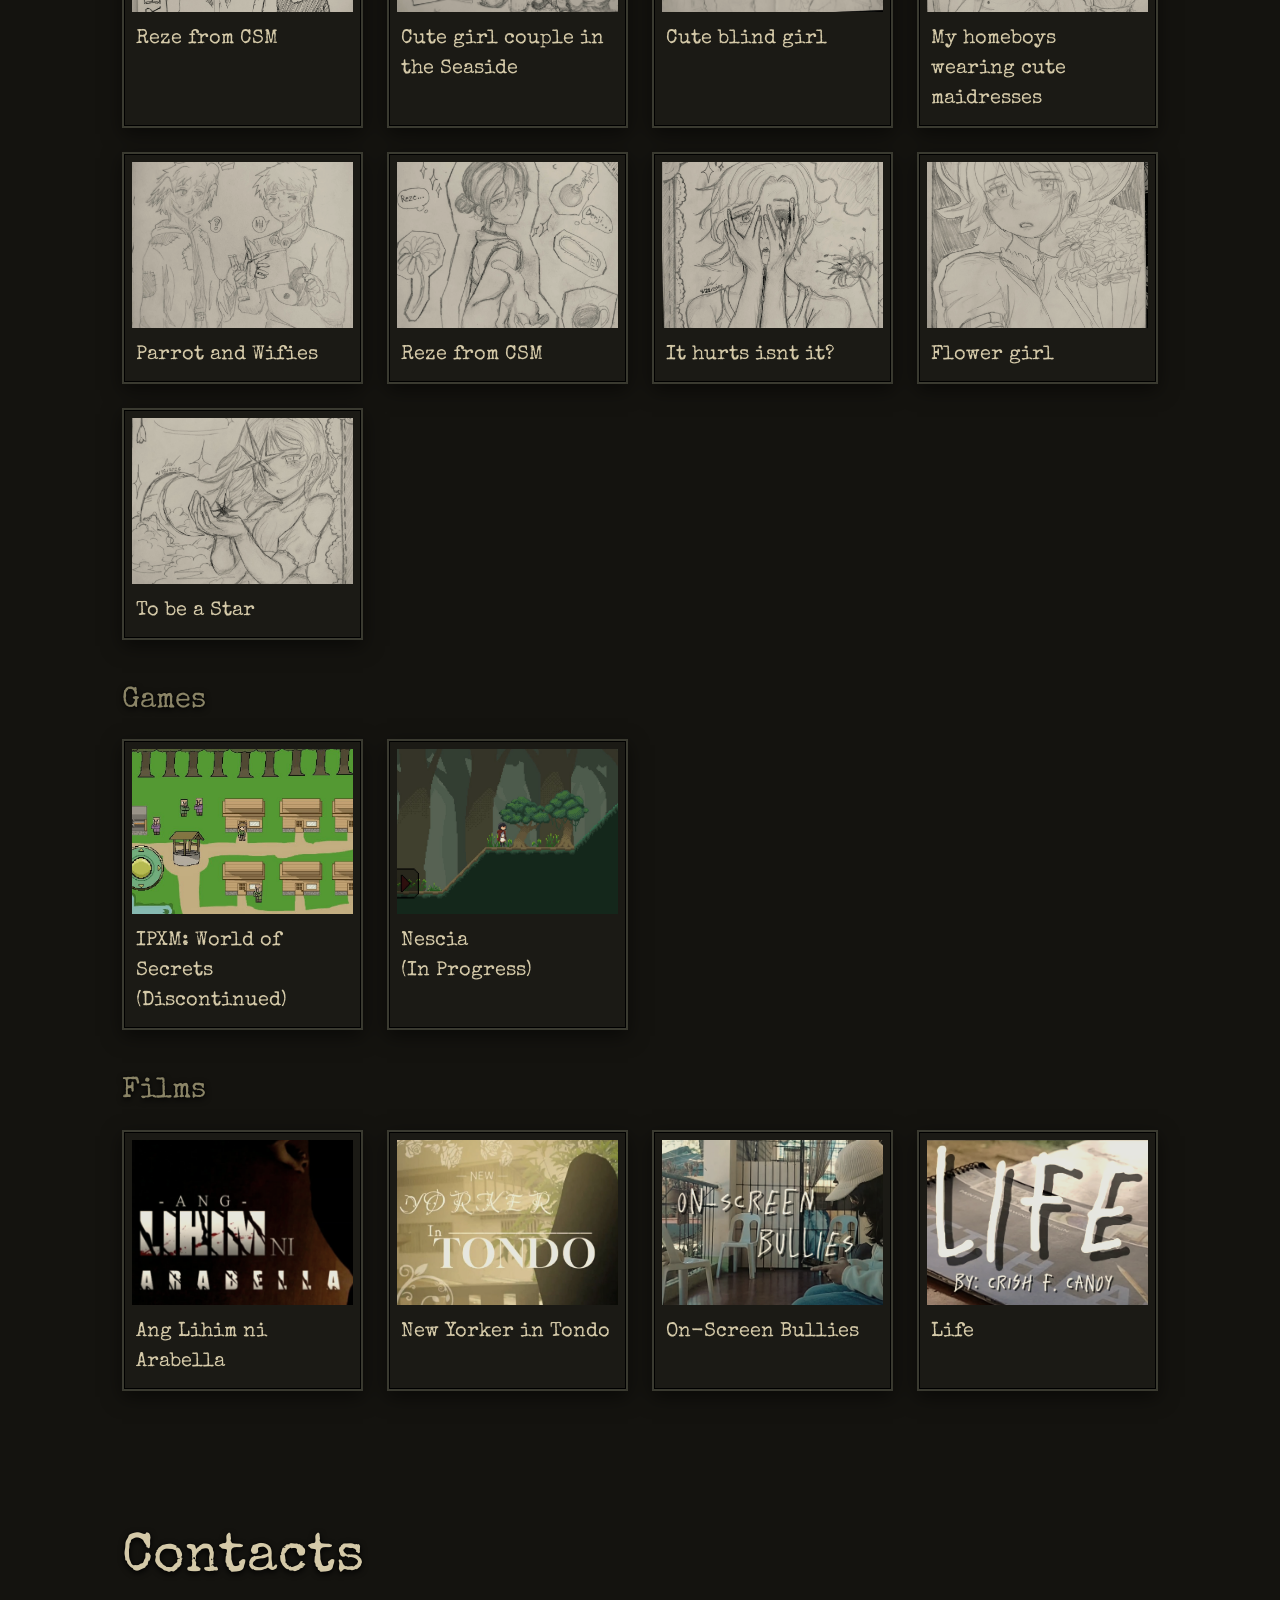
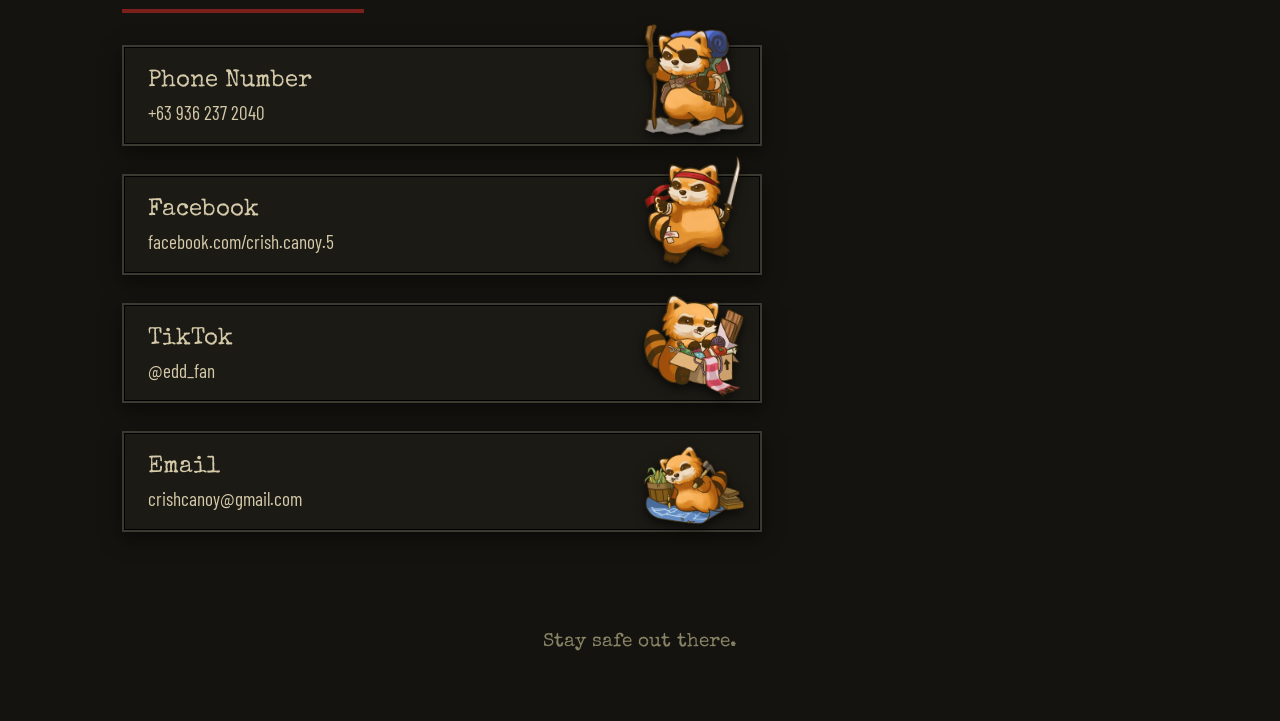
==== commit bd6b1045: "Zombies" ====
--- a/index.html
+++ b/index.html
@@ -106,13 +106,14 @@
       <h2 class="section-title">Skills and Experience</h2>
       <div class="split">
         <ul class="skill-list" id="skillList">
+
+          <li tabindex="0" data-skill="arnis" data-level="4"><span class="skill-name">Arnis</span><span class="pips"></span></li>
+          <li tabindex="0" data-skill="artist" data-level="9"><span class="skill-name">Artist</span><span class="pips"></span></li>
+          <li tabindex="0" data-skill="badminton" data-level="6"><span class="skill-name">Badminton</span><span class="pips"></span></li>
+          <li tabindex="0" data-skill="basketball" data-level="4"><span class="skill-name">Basketball</span><span class="pips"></span></li>
           <li tabindex="0" data-skill="game-developer" data-level="7"><span class="skill-name">Game Developer</span><span class="pips"></span></li>
-          <li tabindex="0" data-skill="artist" data-level="9"><span class="skill-name">Artist</span><span class="pips"></span></li>
-          <li tabindex="0" data-skill="arnis" data-level="4"><span class="skill-name">Arnis</span><span class="pips"></span></li>
-          <li tabindex="0" data-skill="badminton" data-level="6"><span class="skill-name">Badminton</span><span class="pips"></span></li>
           <li tabindex="0" data-skill="graphic-designer" data-level="5"><span class="skill-name">Graphic Designer</span><span class="pips"></span></li>
           <li tabindex="0" data-skill="video-editing" data-level="7"><span class="skill-name">Video Editing</span><span class="pips"></span></li>
-          <li tabindex="0" data-skill="basketball" data-level="4"><span class="skill-name">Basketball</span><span class="pips"></span></li>
           <li tabindex="0" data-skill="volleyball" data-level="5"><span class="skill-name">Volleyball</span><span class="pips"></span></li>
         </ul>
         <div class="sk-monitor">
@@ -137,47 +138,47 @@
   <h3 class="group-title">Arts</h3>
   <div class="grid">
     <figure class="card" tabindex="0" role="button" data-type="Art"
-            data-description="Write about this art project here: what it is, the tools you used, and what inspired it.">
+            data-description="One of my favorite characters in anime.">
       <img src="assets/d1.jpg" alt="Art project 1">
       <figcaption>Reze from CSM</figcaption>
     </figure>
     <figure class="card" tabindex="0" role="button" data-type="Art"
-            data-description="Write about this art project here: what it is, the tools you used, and what inspired it.">
+            data-description="A cute illustration of two girls couple by the seaside.">
       <img src="assets/d2.jpg" alt="Art project 2">
       <figcaption>Cute girl couple in the Seaside</figcaption>
     </figure>
     <figure class="card" tabindex="0" role="button" data-type="Art"
-            data-description="Write about this art project here: what it is, the tools you used, and what inspired it.">
+            data-description="A drawing of my blind girl oc.">
       <img src="assets/d3.jpg" alt="Art project 3">
       <figcaption>Cute blind girl</figcaption>
     </figure>
     <figure class="card" tabindex="0" role="button" data-type="Art"
-            data-description="Write about this art project here: what it is, the tools you used, and what inspired it.">
+            data-description="My homeboys wearing cute maidresses, I was bored and one of them pisses me off so I drew them like this.">
       <img src="assets/d4.jpg" alt="Art project 4">
       <figcaption>My homeboys wearing cute maidresses</figcaption>
     </figure>
     <figure class="card" tabindex="0" role="button" data-type="Art"
-            data-description="Write about this art project here: what it is, the tools you used, and what inspired it.">
+            data-description="A fanart of my favorite mcyt characters from Unstable SMP.">
       <img src="assets/d5.jpg" alt="Art project 5">
       <figcaption>Parrot and Wifies</figcaption>
     </figure>
     <figure class="card" tabindex="0" role="button" data-type="Art"
-            data-description="Write about this art project here: what it is, the tools you used, and what inspired it.">
+            data-description="Yet another drawing of my all time favorite character in an anime.">
       <img src="assets/d6.jpg" alt="Art project 6">
       <figcaption>Reze from CSM</figcaption>
     </figure>
     <figure class="card" tabindex="0" role="button" data-type="Art"
-            data-description="Write about this art project here: what it is, the tools you used, and what inspired it.">
+            data-description="A drawing of a girl with a sad expression.">
       <img src="assets/d7.jpg" alt="Art project 7">
       <figcaption>It hurts isnt it?</figcaption>
     </figure>
     <figure class="card" tabindex="0" role="button" data-type="Art"
-            data-description="Write about this art project here: what it is, the tools you used, and what inspired it.">
+            data-description="A drawing of a girl carrying a bouquet of flowers on a field.">
       <img src="assets/d8.jpg" alt="Art project 8">
       <figcaption>Flower girl</figcaption>
     </figure>
     <figure class="card" tabindex="0" role="button" data-type="Art"
-            data-description="Write about this art project here: what it is, the tools you used, and what inspired it.">
+            data-description="A drawing of a dying girl sacrificing herself to become a star.">
       <img src="assets/d10.jpg" alt="Art project 9">
       <figcaption>To be a Star</figcaption>
     </figure>
@@ -187,14 +188,16 @@
   <h3 class="group-title">Games</h3>
   <div class="grid">
     <figure class="card" tabindex="0" role="button" data-type="Game"
-            data-description="Write about this game here: the genre, the engine you used, your role, and what the player does.">
+            data-images="assets/g3.jpg, assets/g4.jpg, assets/g5.jpg, assets/g6.jpg, assets/g7.jpg, assets/g8.jpg, assets/g9.jpg"
+            data-description="This game is a 2d RPG game where the player explores a world filled with secrets and challenges. The game was developed using this so called Max2D engine from playstore, and I was responsible for the programming, level design, and art assets. Players navigate through various environments, solve puzzles, and uncover hidden lore as they progress through the story, sadly I lost the game files and discontinued the project.">
       <img src="assets/g1.jpg" alt="Game project 1">
-      <figcaption>IPX: World of Secrets</figcaption>
+      <figcaption>IPXM: World of Secrets <br> (Discontinued) </figcaption>
     </figure>
     <figure class="card" tabindex="0" role="button" data-type="Game"
-            data-description="Write about this game here: the genre, the engine you used, your role, and what the player does.">
+            data-images="assets/g10.jpg, assets/g11.jpg, assets/g12.jpg, assets/g13.jpg"
+            data-description="This game is a 2d action platformer game where the player controls a character with unique abilities to navigate through challenging levels filled with enemies and obstacles. The game was developed using Unity, and I was responsible for the programming, level design, and art assets. Players must use their skills and reflexes to overcome various challenges and defeat bosses as they progress through the game. The project is still in development, and I am continuously working on improving the gameplay mechanics and adding new content.">
       <img src="assets/g2.jpg" alt="Game project 2">
-      <figcaption>Nescia</figcaption>
+      <figcaption>Nescia <br> (In Progress) </figcaption>
     </figure>
   </div>
 
@@ -326,7 +329,7 @@
 </div>
 
 <!-- Background music -->
-<audio id="bgMusic" src="assets/Main Theme.mp3" loop preload="none"></audio>
+<audio id="bgMusic" src="assets/MainTheme.mp3" loop preload="none"></audio>
 <div class="music-player">
   <button id="musicToggle" type="button" aria-pressed="false">Music: Off</button>
   <input type="range" id="musicVolume" min="0" max="100" value="40" aria-label="Music volume">
--- a/style.css
+++ b/style.css
@@ -146,10 +146,16 @@
   display: flex; justify-content: space-between; align-items: center; gap: 1rem;
   padding: 1rem 1.25rem; cursor: pointer;
   border-bottom: 1px solid var(--edge);
-  transition: background 0.15s, color 0.15s;
-}
+  position: relative;
+  transition: background 0.15s, color 0.15s, scale 0.2s ease, box-shadow 0.2s ease;
+}
+
 .skill-list li:last-child { border-bottom: 0; }
-.skill-list li:hover, .skill-list li.active, .skill-list li:focus-visible { background: var(--moss); color: #fff; }
+.skill-list li:hover, .skill-list li.active, .skill-list li:focus-visible {
+  background: var(--moss); color: #fff;
+  scale: 1.06; z-index: 2;                 /* the little zoom-in */
+  box-shadow: 0 8px 18px rgba(0, 0, 0, 0.6);
+}
 .skill-name { font-size: 1.5rem; font-weight: 600; }
 .pips { display: flex; gap: 3px; }
 .pips i { width: 9px; height: 16px; background: #0a0a08; border: 1px solid var(--edge); }
@@ -259,7 +265,6 @@
 .footer { text-align: center; padding: 3rem 1rem 4rem; color: var(--dim); font-family: "Special Elite", serif; }
 
 /* Project preview */
-.card { cursor: pointer; }
 .lb-close {
   position: absolute; top: 0.5rem; right: 0.75rem; z-index: 2;
   width: 2.4rem; height: 2.4rem;
@@ -269,8 +274,10 @@
 }
 .lb-close:hover, .lb-close:focus-visible { background: var(--blood); border-color: var(--rust); }
 body.no-scroll { overflow: hidden; }
+
 /* Project preview: item-inspect screen */
 .lightbox {
+  --paper-noise: url("data:image/svg+xml;utf8,<svg xmlns='http://www.w3.org/2000/svg' width='160' height='160'><filter id='n'><feTurbulence type='fractalNoise' baseFrequency='0.9' numOctaves='2' stitchTiles='stitch'/><feColorMatrix values='0 0 0 0 0.35 0 0 0 0 0.3 0 0 0 0 0.2 0 0 0 0.35 0'/></filter><rect width='100%' height='100%' filter='url(%23n)'/></svg>");
   width: 100vw; height: 100vh; height: 100dvh;
   max-width: none; max-height: none; margin: 0; padding: 0; border: 0;
   overflow: hidden; color: var(--paper);
@@ -280,7 +287,7 @@
 }
 .lightbox[open] { display: flex; flex-direction: column; animation: inspect-fade 0.3s ease-out; }
 .lightbox::backdrop { background: #000; }
-.lightbox::after {                       /* dark vignette at the edges */
+.lightbox::after {
   content: ""; position: absolute; inset: 0; pointer-events: none;
   background: radial-gradient(ellipse at center, transparent 60%, rgba(0, 0, 0, 0.55) 100%);
 }
@@ -289,10 +296,9 @@
 
 .inspect-stage { position: relative; flex: 1 1 auto; min-height: 0; display: flex; align-items: center; justify-content: center; padding: 4rem 1.5rem 0; }
 .lightbox[open] .inspect-stage { animation: inspect-rise 0.55s cubic-bezier(0.2, 0.8, 0.2, 1); }
-
 .inspect-rig { display: flex; flex-direction: column; align-items: center; gap: 2.2rem; perspective: 1100px; }
 
-/* The item hovers in the air and slowly sways */
+/* Floating (art and games) */
 .inspect-float { transform-style: preserve-3d; animation: inspect-float 5s ease-in-out infinite; }
 @keyframes inspect-float {
   0%, 100% { translate: 0 -8px;  rotate: 0 1 0 -7deg; }
@@ -308,7 +314,7 @@
   50%      { scale: 1;    opacity: 0.9; }
 }
 
-/* The item itself (drag to rotate) */
+/* The item (drag to rotate) */
 .inspect-item {
   --rx: 0deg; --ry: 0deg;
   position: relative; transform-style: preserve-3d;
@@ -318,34 +324,157 @@
 }
 .inspect-item.dragging { transition: none; cursor: grabbing; }
 .item-face { -webkit-backface-visibility: hidden; backface-visibility: hidden; }
-.item-front {
-  padding: 10px; background: #1c1b15; border: 2px solid var(--edge);
-  box-shadow: inset 0 0 0 1px #000, 0 0 40px rgba(180, 160, 90, 0.18), 0 18px 40px rgba(0, 0, 0, 0.7);
-}
-.item-front img {
+.item-front { position: relative; }
+.item-back {
+  position: absolute; inset: 0; transform: rotateY(180deg);
+  display: grid; place-items: center; padding: 1.5rem; text-align: center;
+  font-family: "Special Elite", serif; font-size: 1.6rem;
+}
+
+/* ===== ART: a sheet of paper ===== */
+.lightbox[data-kind="art"] .item-front {
+  padding: 18px; border-radius: 2px;
+  background: var(--paper-noise), linear-gradient(135deg, #f3ebd0, #dccfa9);
+  box-shadow: inset 0 0 0 1px rgba(90, 70, 30, 0.25), 0 0 40px rgba(180, 160, 90, 0.15), 0 18px 40px rgba(0, 0, 0, 0.7);
+}
+.lightbox[data-kind="art"] .item-front img {
   display: block; width: auto; height: auto;
   min-width: min(380px, 70vw); max-width: min(620px, 84vw); max-height: 44vh;
   object-fit: contain; pointer-events: none;
-}
-.item-back {                             /* what you see when you spin it around */
-  position: absolute; inset: 0; transform: rotateY(180deg);
-  display: grid; place-items: center; padding: 1.5rem; text-align: center;
-  font-family: "Special Elite", serif; font-size: 1.6rem; color: var(--dim);
-  background: repeating-linear-gradient(45deg, #1d1c16 0 8px, #181711 8px 16px);
-  border: 2px solid var(--edge); box-shadow: inset 0 0 0 1px #000;
-}
-
-/* Films: a real video floats instead (no spinning, so the player stays usable) */
-.lightbox.is-video .inspect-float { transform-style: flat; animation-name: inspect-float-flat; }
-.lightbox.is-video .inspect-item { transform-style: flat; transform: none; cursor: default; touch-action: auto; user-select: auto; -webkit-user-select: auto; }
-.lightbox.is-video .item-back { display: none; }
-@keyframes inspect-float-flat { 0%, 100% { translate: 0 -6px; } 50% { translate: 0 8px; } }
-.item-front video, .item-front iframe {
-  display: block; border: 0; background: #000; height: auto; aspect-ratio: 16 / 9;
-  width: min(760px, 86vw, calc(44vh * 16 / 9));
-}
-
-/* Description sits under the item */
+  border: 1px solid rgba(60, 45, 20, 0.35);
+  filter: sepia(0.12) contrast(1.04);
+}
+.lightbox[data-kind="art"] .item-front::before {          /* tape */
+  content: ""; position: absolute; top: -12px; left: 50%; z-index: 2;
+  width: 96px; height: 26px; translate: -50% 0; rotate: -2deg;
+  background: rgba(232, 222, 172, 0.65); box-shadow: 0 1px 3px rgba(0, 0, 0, 0.35);
+}
+.lightbox[data-kind="art"] .item-front::after {           /* fold lines + soft light across the paper */
+  content: ""; position: absolute; inset: 0; pointer-events: none; border-radius: inherit;
+  background:
+    linear-gradient(90deg, transparent 49.7%, rgba(0, 0, 0, 0.12) 50%, rgba(255, 255, 255, 0.2) 50.3%, transparent 50.6%),
+    linear-gradient(0deg,  transparent 49.7%, rgba(0, 0, 0, 0.10) 50%, rgba(255, 255, 255, 0.18) 50.3%, transparent 50.6%),
+    linear-gradient(120deg, rgba(255, 255, 255, 0.18), transparent 35%, transparent 70%, rgba(0, 0, 0, 0.12));
+}
+.lightbox[data-kind="art"] .item-back {
+  background: var(--paper-noise), #e6dbbb; color: #4a4330;
+  border: 1px solid rgba(90, 70, 30, 0.3); border-radius: 2px;
+}
+
+/* ===== GAMES: landscape phone ===== */
+.phone {
+  --sw: min(700px, 80vw, calc(40vh * 19.5 / 9));
+  position: relative; padding: 14px 16px 14px 44px; border-radius: 38px;
+  background: linear-gradient(145deg, #2b2b2b, #0d0d0d 60%, #1c1c1c);
+  box-shadow: inset 0 0 0 2px #3d3d3d, inset 0 0 0 5px #0a0a0a, 0 0 40px rgba(180, 160, 90, 0.15), 0 22px 44px rgba(0, 0, 0, 0.75);
+}
+.phone::before {                                           /* speaker slit on the left */
+  content: ""; position: absolute; left: 16px; top: 50%; translate: 0 -50%;
+  width: 8px; height: 58px; border-radius: 6px; background: #050505; box-shadow: inset 0 0 0 1px #222;
+}
+.phone::after {                                            /* camera */
+  content: ""; position: absolute; left: 15px; top: calc(50% - 50px);
+  width: 11px; height: 11px; border-radius: 50%;
+  background: radial-gradient(circle at 35% 35%, #3a4a6a, #05070c 70%);
+}
+.phone-side { position: absolute; top: -4px; height: 5px; border-radius: 3px 3px 0 0; background: #222; }
+.phone-side-a { right: 110px; width: 56px; }
+.phone-side-b { right: 60px;  width: 36px; }
+
+.phone-screen { position: relative; width: var(--sw); aspect-ratio: 19.5 / 9; overflow: hidden; border-radius: 18px; background: #000; box-shadow: 0 0 0 2px #000; }
+.phone-screen .slide {
+  position: absolute; inset: 0; width: 100%; height: 100%;
+  object-fit: cover;                                       /* change to "contain" to show the whole picture */
+  opacity: 0; transition: opacity 0.35s ease; pointer-events: none;
+}
+.phone-screen .slide.active { opacity: 1; }
+
+.phone-nav {
+  position: absolute; top: 50%; translate: 0 -50%; z-index: 2;
+  width: 44px; height: 44px; display: grid; place-items: center;
+  color: var(--paper); background: rgba(10, 10, 8, 0.55);
+  border: 2px solid rgba(232, 223, 196, 0.35); border-radius: 50%; cursor: pointer;
+  transition: background 0.15s, border-color 0.15s, scale 0.15s;
+}
+.phone-nav.prev { left: 12px; }
+.phone-nav.next { right: 12px; }
+.phone-nav:hover, .phone-nav:focus-visible { background: var(--blood); border-color: var(--rust); scale: 1.1; }
+.phone-dots { position: absolute; left: 0; right: 0; bottom: 10px; z-index: 2; display: flex; justify-content: center; gap: 6px; pointer-events: none; }
+.phone-dots i { width: 8px; height: 8px; border-radius: 50%; background: rgba(232, 223, 196, 0.35); }
+.phone-dots i.on { background: var(--paper); }
+.phone.single .phone-nav, .phone.single .phone-dots { display: none; }
+
+.lightbox[data-kind="game"] .item-back {
+  border-radius: 38px; color: #6d6a58;
+  background: linear-gradient(145deg, #222, #0c0c0c); box-shadow: inset 0 0 0 2px #333;
+}
+
+/* ===== FILMS: TV (does not float) ===== */
+.lightbox[data-kind="film"] .inspect-float { animation: none; rotate: none; translate: none; transform-style: flat; }
+.lightbox[data-kind="film"] .inspect-item { transform: none; transform-style: flat; cursor: default; touch-action: auto; user-select: auto; -webkit-user-select: auto; }
+.lightbox[data-kind="film"] .item-back { display: none; }
+.lightbox[data-kind="film"] .inspect-rig { gap: 0; }
+.lightbox[data-kind="film"] .inspect-shadow { animation: none; scale: 1; opacity: 0.9; margin-top: -12px; }
+
+.tv { --tw: min(640px, 66vw, calc(38vh * 16 / 9)); display: flex; flex-direction: column; align-items: center; }
+.tv-ant { position: relative; width: 160px; height: 70px; }
+.tv-ant::before, .tv-ant::after {
+  content: ""; position: absolute; bottom: 0; left: 50%; width: 3px; height: 74px; border-radius: 2px;
+  background: linear-gradient(#c9c9c9, #666); transform-origin: bottom center;
+}
+.tv-ant::before { rotate: -28deg; }
+.tv-ant::after  { rotate: 24deg; }
+.tv-body {
+  display: flex; gap: 14px; padding: 22px; border-radius: 28px;
+  background: linear-gradient(160deg, #4b3b2a, #2a2016 70%);
+  box-shadow: inset 0 0 0 2px #6a5640, inset 0 0 0 5px #1a130c, 0 22px 44px rgba(0, 0, 0, 0.75);
+}
+.tv-screen {
+  position: relative; width: var(--tw); aspect-ratio: 16 / 9; overflow: hidden;
+  border-radius: 22px / 18px; background: #000;
+  box-shadow: inset 0 0 28px rgba(0, 0, 0, 0.9), 0 0 0 4px #0e0b07, 0 0 0 7px #5a4a38;
+}
+.tv-screen video, .tv-screen iframe, .tv-screen img {
+  position: absolute; inset: 0; width: 100%; height: 100%; border: 0; object-fit: cover;
+}
+.tv-glass {                                                /* glass reflection + faint scanlines (clicks pass through) */
+  position: absolute; inset: 0; z-index: 2; pointer-events: none; border-radius: inherit;
+  background:
+    radial-gradient(ellipse at 30% 20%, rgba(255, 255, 255, 0.12), transparent 45%),
+    repeating-linear-gradient(0deg, rgba(0, 0, 0, 0.08) 0 1px, transparent 1px 3px);
+  box-shadow: inset 0 0 60px rgba(0, 0, 0, 0.55);
+}
+.tv-panel { width: 92px; display: flex; flex-direction: column; align-items: center; gap: 14px; padding: 10px 0; }
+.tv-knob {
+  position: relative; width: 44px; height: 44px; border-radius: 50%;
+  background: radial-gradient(circle at 35% 30%, #d6d0c0, #6e6858 60%, #2b2822);
+  box-shadow: 0 3px 6px rgba(0, 0, 0, 0.6), inset 0 0 0 2px #1a160f;
+}
+.tv-knob::after { content: ""; position: absolute; left: 50%; top: 5px; width: 3px; height: 12px; translate: -50% 0; border-radius: 2px; background: #1a160f; }
+.tv-knob:nth-child(2) { rotate: 70deg; }
+.tv-speaker {
+  flex: 1; width: 64px; min-height: 60px; border-radius: 8px;
+  background: repeating-linear-gradient(0deg, #0e0b07 0 3px, #3a2e20 3px 7px);
+  box-shadow: inset 0 0 0 2px #1a130c;
+}
+.tv-led { width: 10px; height: 10px; border-radius: 50%; background: #d4372c; box-shadow: 0 0 10px #d4372c; }
+.tv-feet { display: flex; justify-content: space-between; width: calc(100% - 90px); }
+.tv-feet::before, .tv-feet::after { content: ""; width: 54px; height: 14px; border-radius: 0 0 8px 8px; background: linear-gradient(#2a2016, #120d08); }
+
+@media (max-width: 700px) {
+  .tv { --tw: min(640px, 62vw, calc(38vh * 16 / 9)); }
+  .tv-body { padding: 14px; gap: 8px; }
+  .tv-panel { width: 50px; gap: 10px; }
+  .tv-knob { width: 30px; height: 30px; }
+  .tv-knob::after { top: 3px; height: 8px; }
+  .tv-speaker { width: 34px; }
+  .phone { padding: 10px 10px 10px 30px; border-radius: 28px; }
+  .phone::before { left: 10px; height: 40px; }
+  .phone::after { left: 9px; top: calc(50% - 38px); }
+  .phone-nav { width: 36px; height: 36px; }
+}
+
+/* Description under the item */
 .inspect-text { position: relative; z-index: 1; width: min(760px, 100%); margin: 0 auto; padding: 1rem 1.5rem 2rem; text-align: center; max-height: 36vh; overflow-y: auto; }
 .lb-type { color: var(--dim); font-size: 1.1rem; letter-spacing: 0.15em; text-transform: uppercase; }
 .lb-title { display: inline-block; font-family: "Special Elite", serif; font-weight: 400; font-size: 2.2rem; line-height: 1.2; margin: 0.2rem 0 0.9rem; padding: 0 1.5rem 0.4rem; border-bottom: 3px solid var(--blood); }
@@ -598,25 +727,33 @@
 }
 .tile.game:focus-visible { outline: 2px solid var(--rust); outline-offset: 3px; }
 
-/* Game preview drawer */
+/* Game preview: info panel on the right, pictures floating on the left */
 .drawer {
-  margin: 0 0 0 auto; width: min(460px, 100vw); height: 100vh; max-height: none;
-  padding: 0; overflow: auto;
-  color: var(--paper); background: #181711;
-  border: 0; border-left: 3px solid var(--edge);
-  box-shadow: -10px 0 40px rgba(0, 0, 0, 0.7);
-}
-.drawer[open] { animation: drawer-in 0.35s ease-out; }
-.drawer.closing { animation: drawer-out 0.3s ease-in forwards; }
-.drawer::backdrop { background: rgba(5, 5, 3, 0.55); }
+  --panel-w: min(460px, 100vw);
+  margin: 0; padding: 0; border: 0;
+  width: 100vw; height: 100vh; height: 100dvh; max-width: none; max-height: none;
+  overflow: hidden; color: var(--paper); background: transparent;
+}
+.drawer[open] { display: flex; }
+.drawer::backdrop { background: rgba(5, 5, 3, 0.72); }
 .drawer[open]::backdrop { animation: fade-in 0.35s ease-out; }
 .drawer.closing::backdrop { animation: fade-out 0.3s ease-in forwards; }
 @keyframes drawer-in  { from { transform: translateX(100%); } }
 @keyframes drawer-out { to   { transform: translateX(100%); } }
 @keyframes fade-in    { from { opacity: 0; } }
 @keyframes fade-out   { to   { opacity: 0; } }
+.drawer[open] .drawer-panel { animation: drawer-in 0.35s ease-out; }
+.drawer.closing .drawer-panel { animation: drawer-out 0.3s ease-in forwards; }
+.drawer[open] .gallery { animation: fade-in 0.45s ease-out; }
+.drawer.closing .gallery { animation: fade-out 0.3s ease-in forwards; }
+
+/* Info panel (right) */
+.drawer-panel {
+  flex: 0 0 var(--panel-w); width: var(--panel-w); height: 100%; overflow-y: auto;
+  background: #181711; border-left: 3px solid var(--edge); box-shadow: -10px 0 40px rgba(0, 0, 0, 0.7);
+}
 .drawer-close {
-  position: absolute; top: 0.75rem; right: 0.75rem; z-index: 2;
+  position: absolute; top: 0.75rem; right: 0.75rem; z-index: 5;
   width: 2.4rem; height: 2.4rem; font-size: 1.8rem; line-height: 1;
   color: var(--paper); background: #0e0d0a; border: 2px solid var(--edge); cursor: pointer;
 }
@@ -629,29 +766,29 @@
 .file-info dd { font-weight: 600; }
 .drawer-body p { margin-top: 1.25rem; white-space: pre-line; }
 
-/* Drawer: gameplay shots (left column) */
-.drawer.has-shots { width: min(940px, 100vw); }
-.drawer.has-shots[open] { display: grid; grid-template-columns: minmax(0, 1fr) 460px; }
-
-.drawer-shots {
-  display: flex; flex-direction: column; justify-content: center; gap: 1.5rem;
-  padding: 3.5rem 1.5rem 2rem;
-  background: radial-gradient(ellipse at 50% 40%, rgba(255, 255, 255, 0.05), transparent 70%), #12110d;
-  border-right: 3px solid var(--edge);
-  overflow: hidden;
-}
-.drawer-shots:empty { display: none; }
-
-/* Each print floats up and down at its own pace */
-.shot { position: relative; width: min(310px, 85%); animation: shot-float 5.2s ease-in-out infinite; }
-.shot:nth-child(1) { align-self: flex-start; --tilt: -4deg; }
-.shot:nth-child(2) { align-self: flex-end;   --tilt: 3deg;  animation-duration: 6.1s; animation-delay: -1.8s; }
-.shot:nth-child(3) { align-self: flex-start; --tilt: -2deg; animation-duration: 5.6s; animation-delay: -3.2s; margin-left: 2rem; }
-.shot:hover { animation-play-state: paused; z-index: 2; }
-@keyframes shot-float {
+/* Gallery (left): one big picture, two small ones. Click a small one to swap. */
+.gallery { position: relative; flex: 1 1 auto; min-width: 0; height: 100%; }
+.gshot {
+  position: absolute; left: 50%; top: 50%;
+  width: min(560px, 74%, 78vh);
+  transition: translate 0.55s cubic-bezier(0.2, 0.8, 0.2, 1), scale 0.55s cubic-bezier(0.2, 0.8, 0.2, 1);
+}
+.gshot[data-slot="main"] { translate: -50% -78%; scale: 1;   z-index: 3; --tilt: -1.5deg; }
+.gshot[data-slot="a"]    { translate: -76% 6%;   scale: 0.4; z-index: 2; --tilt: -5deg; cursor: pointer; }
+.gshot[data-slot="b"]    { translate: -24% 6%;   scale: 0.4; z-index: 2; --tilt: 4deg;  cursor: pointer; }
+.gallery.count-2 .gshot[data-slot="a"] { translate: -50% 6%; }   /* only one small picture: centre it */
+.gshot:focus-visible { outline: 2px solid var(--rust); outline-offset: 8px; }
+
+/* Each picture floats up and down at its own pace */
+.gshot-float { animation: gfloat 5.2s ease-in-out infinite; }
+.gshot:nth-child(2) .gshot-float { animation-duration: 6.1s; animation-delay: -1.8s; }
+.gshot:nth-child(3) .gshot-float { animation-duration: 5.6s; animation-delay: -3.2s; }
+.gshot:hover .gshot-float { animation-play-state: paused; }
+@keyframes gfloat {
   0%, 100% { translate: 0 0; }
   50%      { translate: 0 -12px; }
 }
+.gallery-hint { position: absolute; left: 0; right: 0; top: 1rem; text-align: center; color: var(--dim); font-size: 1rem; letter-spacing: 0.06em; pointer-events: none; }
 
 /* The paper print */
 .shot-paper {
@@ -664,37 +801,34 @@
   box-shadow: inset 0 1px 0 rgba(255, 255, 255, 0.45), 0 14px 22px rgba(0, 0, 0, 0.6), 0 2px 4px rgba(0, 0, 0, 0.5);
   rotate: var(--tilt, 0deg);
   transform: perspective(700px) rotateX(var(--rx)) rotateY(var(--ry));
-  transition: transform 0.18s ease-out, scale 0.25s ease, box-shadow 0.25s;
+  transition: transform 0.18s ease-out, rotate 0.55s ease, scale 0.25s ease, box-shadow 0.25s;
 }
 .shot-paper:hover { scale: 1.06; box-shadow: inset 0 1px 0 rgba(255, 255, 255, 0.45), 0 22px 34px rgba(0, 0, 0, 0.7), 0 2px 4px rgba(0, 0, 0, 0.5); }
-
 .shot-paper img {
   display: block; width: 100%; aspect-ratio: 16 / 10; object-fit: cover;
   border: 1px solid rgba(0, 0, 0, 0.4);
   filter: sepia(0.15) contrast(1.05);      /* slightly faded print */
 }
-
-/* Piece of tape on top */
-.shot-paper::before {
+.shot-paper::before {                      /* piece of tape on top */
   content: ""; position: absolute; top: -12px; left: 50%; width: 84px; height: 24px;
   translate: -50% 0; rotate: -3deg;
   background: rgba(232, 222, 172, 0.6);
   box-shadow: 0 1px 3px rgba(0, 0, 0, 0.35);
 }
-
-/* Light sheen that follows the mouse */
-.shot-paper::after {
+.shot-paper::after {                       /* light sheen that follows the mouse */
   content: ""; position: absolute; inset: 10px 10px 34px; pointer-events: none;
   background: radial-gradient(circle at var(--gx) var(--gy), rgba(255, 255, 255, 0.28), transparent 60%);
   opacity: 0; transition: opacity 0.25s;
 }
 .shot-paper:hover::after { opacity: 1; }
 
-/* Narrow screens: keep the normal drawer width, show prints under the details */
+/* Narrow screens: pictures on top, info panel underneath */
 @media (max-width: 960px) {
-  .drawer.has-shots { width: min(460px, 100vw); }
-  .drawer.has-shots[open] { grid-template-columns: 1fr; }
-  .drawer-shots { order: 2; border-right: 0; border-top: 3px solid var(--edge); padding: 2rem 1.5rem; }
+  .drawer[open] { flex-direction: column; }
+  .gallery { flex: 0 0 46%; height: auto; }
+  .gshot { width: min(560px, 74%, 36vh); }
+  .gallery-hint { top: auto; bottom: 0.4rem; font-size: 0.9rem; }
+  .drawer-panel { flex: 1 1 0; width: 100%; min-height: 0; border-left: 0; border-top: 3px solid var(--edge); }
 }
 
 /* Page transition */
@@ -834,6 +968,100 @@
 .value-title { font-family: "Special Elite", serif; font-weight: 400; font-size: 1.5rem; line-height: 1.2; margin-bottom: 0.4rem; }
 .value p { color: var(--paper); }
 
+/* Zodiac sign (page 2): hologram on the left, details on the right */
+.zodiac { display: grid; grid-template-columns: minmax(0, 0.95fr) minmax(0, 1.05fr); gap: 2rem; align-items: center; }
+
+/* ---- Hologram ---- */
+.holo { --holo: #7ff0ff; --holo-glow: #31d6ff; position: relative; width: min(100%, 320px); aspect-ratio: 4 / 5; margin: 0 auto; }
+.holo-stage {
+  position: absolute; left: 8%; right: 8%; top: 0; aspect-ratio: 1;
+  perspective: 700px;
+  animation: holo-float 5s ease-in-out infinite;
+}
+@keyframes holo-float { 0%, 100% { translate: 0 0; } 50% { translate: 0 -10px; } }
+
+.holo-ring { position: absolute; inset: 0; width: 100%; height: 100%; fill: none; stroke: var(--holo); filter: drop-shadow(0 0 4px var(--holo-glow)); }
+.ring-outer { opacity: 0.8; animation: holo-turn 28s linear infinite; }
+.ring-inner { opacity: 0.55; animation: holo-turn 18s linear infinite reverse; }
+.holo-ring .solid { stroke-width: 1; opacity: 0.7; }
+.holo-ring .ticks { stroke-width: 6; stroke-dasharray: 1.2 8.2; opacity: 0.65; }
+.holo-ring .arcs  { stroke-width: 1.6; stroke-dasharray: 90 40 20 40; }
+.holo-ring .node  { fill: var(--holo); stroke: none; }
+@keyframes holo-turn { to { rotate: 360deg; } }
+
+.holo-glyph {
+  position: absolute; left: 50%; top: 50%; width: 44%; translate: -50% -50%;
+  fill: rgba(127, 240, 255, 0.38); stroke: var(--holo); stroke-width: 22; stroke-linejoin: round; overflow: visible;
+  filter: drop-shadow(2px 0 0 rgba(255, 60, 150, 0.35)) drop-shadow(-2px 0 0 rgba(60, 255, 255, 0.35)) drop-shadow(0 0 6px var(--holo-glow)) drop-shadow(0 0 18px rgba(49, 214, 255, 0.75));
+  animation: holo-sway 7s ease-in-out infinite, holo-flicker 4.6s steps(1) infinite;
+}
+@keyframes holo-sway { 0%, 100% { rotate: 0 1 0 -24deg; } 50% { rotate: 0 1 0 24deg; } }
+@keyframes holo-flicker { 0%, 90%, 92%, 95%, 100% { opacity: 1; } 91% { opacity: 0.5; } 93% { opacity: 0.8; } 94% { opacity: 0.35; } }
+
+/* scanlines and a sweeping light band */
+.holo-scan {
+  position: absolute; inset: 6%; border-radius: 50%; overflow: hidden; pointer-events: none; mix-blend-mode: screen;
+  background: repeating-linear-gradient(0deg, rgba(127, 240, 255, 0) 0 2px, rgba(127, 240, 255, 0.14) 2px 3px);
+  -webkit-mask-image: radial-gradient(circle, #000 55%, transparent 74%); mask-image: radial-gradient(circle, #000 55%, transparent 74%);
+}
+.holo-scan::after {
+  content: ""; position: absolute; left: 0; right: 0; height: 22%;
+  background: linear-gradient(to bottom, transparent, rgba(170, 250, 255, 0.4), transparent);
+  animation: holo-sweep 3.6s linear infinite;
+}
+@keyframes holo-sweep { from { top: -25%; } to { top: 100%; } }
+
+/* projector: light beam, halo, base */
+.holo-beam {
+  position: absolute; left: 50%; bottom: 17%; width: 60%; height: 40%; translate: -50% 0;
+  background: linear-gradient(to top, rgba(91, 231, 255, 0.4), rgba(91, 231, 255, 0));
+  clip-path: polygon(22% 100%, 78% 100%, 100% 0, 0 0);
+  animation: holo-beam 3.2s ease-in-out infinite;
+}
+@keyframes holo-beam { 0%, 100% { opacity: 0.85; } 50% { opacity: 0.5; } }
+.holo-halo {
+  position: absolute; left: 50%; bottom: 14%; width: 74%; height: 13%; translate: -50% 0; border-radius: 50%;
+  border: 2px solid rgba(127, 240, 255, 0.6);
+  box-shadow: 0 0 14px rgba(91, 231, 255, 0.6), inset 0 0 14px rgba(91, 231, 255, 0.4);
+  animation: holo-halo 3s ease-in-out infinite;
+}
+@keyframes holo-halo { 0%, 100% { scale: 1; opacity: 0.9; } 50% { scale: 1.06; opacity: 0.5; } }
+.holo-base {
+  position: absolute; left: 50%; bottom: 6%; width: 58%; height: 11%; translate: -50% 0; border-radius: 50%;
+  background: radial-gradient(ellipse at 50% 35%, #25373e, #0a1114 70%);
+  box-shadow: 0 0 0 2px #2c4650, 0 8px 18px rgba(0, 0, 0, 0.7), 0 0 26px rgba(91, 231, 255, 0.35), inset 0 0 12px rgba(91, 231, 255, 0.55);
+}
+.holo-dot {
+  position: absolute; bottom: 18%; left: var(--x); width: 3px; height: 3px; border-radius: 50%;
+  background: var(--holo); box-shadow: 0 0 6px var(--holo-glow); opacity: 0;
+  animation: holo-rise 3.4s ease-out infinite; animation-delay: var(--d);
+}
+@keyframes holo-rise { 0% { translate: 0 0; opacity: 0; } 15% { opacity: 0.9; } 100% { translate: 0 -150px; opacity: 0; } }
+
+/* ---- Details ---- */
+.zodiac-info {
+  padding: 1.25rem 1.5rem;
+  background: var(--panel); border: 2px solid var(--edge); border-left: 4px solid var(--blood);
+  box-shadow: inset 0 0 0 1px #000, 0 6px 18px rgba(0, 0, 0, 0.5);
+}
+.zodiac-kicker { color: var(--dim); font-size: 1.05rem; letter-spacing: 0.15em; text-transform: uppercase; }
+.zodiac-name { font-family: "Special Elite", serif; font-weight: 400; font-size: 2.8rem; line-height: 1.05; }
+.zodiac-sub { color: var(--dim); margin-bottom: 0.9rem; }
+.zodiac-facts div { display: flex; gap: 1rem; padding: 0.4rem 0; border-bottom: 1px dashed var(--edge); }
+.zodiac-facts dt { flex: 0 0 8.5rem; color: var(--dim); }
+.zodiac-facts dd { font-weight: 600; }
+.zodiac-traits { list-style: none; display: flex; flex-wrap: wrap; gap: 0.5rem; margin: 1rem 0; }
+.zodiac-traits li {
+  padding: 0.1rem 0.75rem; border-radius: 999px; font-size: 1rem; color: #bff7ff;
+  border: 1px solid rgba(127, 240, 255, 0.45); background: rgba(49, 214, 255, 0.08);
+}
+.zodiac-desc { white-space: pre-line; }
+
+@media (max-width: 800px) {
+  .zodiac { grid-template-columns: minmax(0, 1fr); }
+  .zodiac-facts dt { flex-basis: 7rem; }
+}
+
 /* Page transition: slide in from the right with fade */
 html { overflow-x: hidden; }
 body > * { animation: slide-in 0.6s ease-out backwards; }
